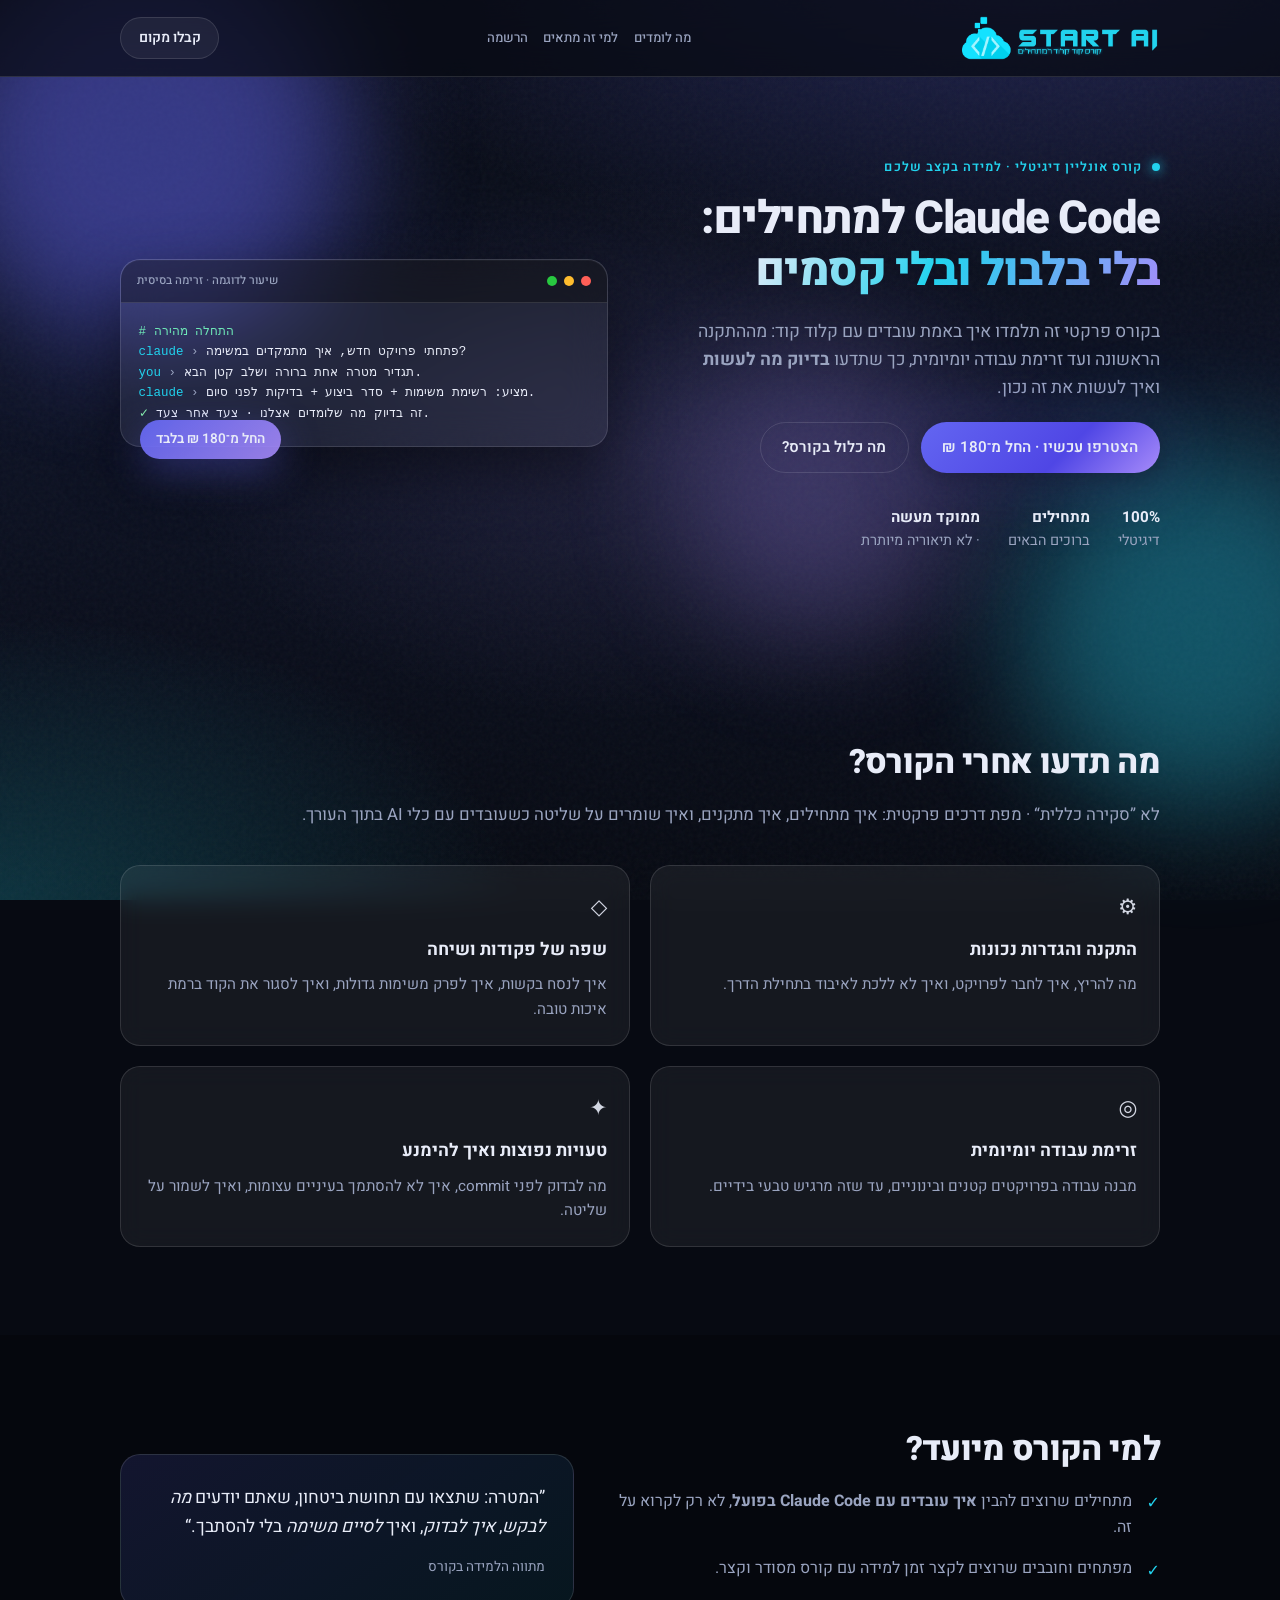
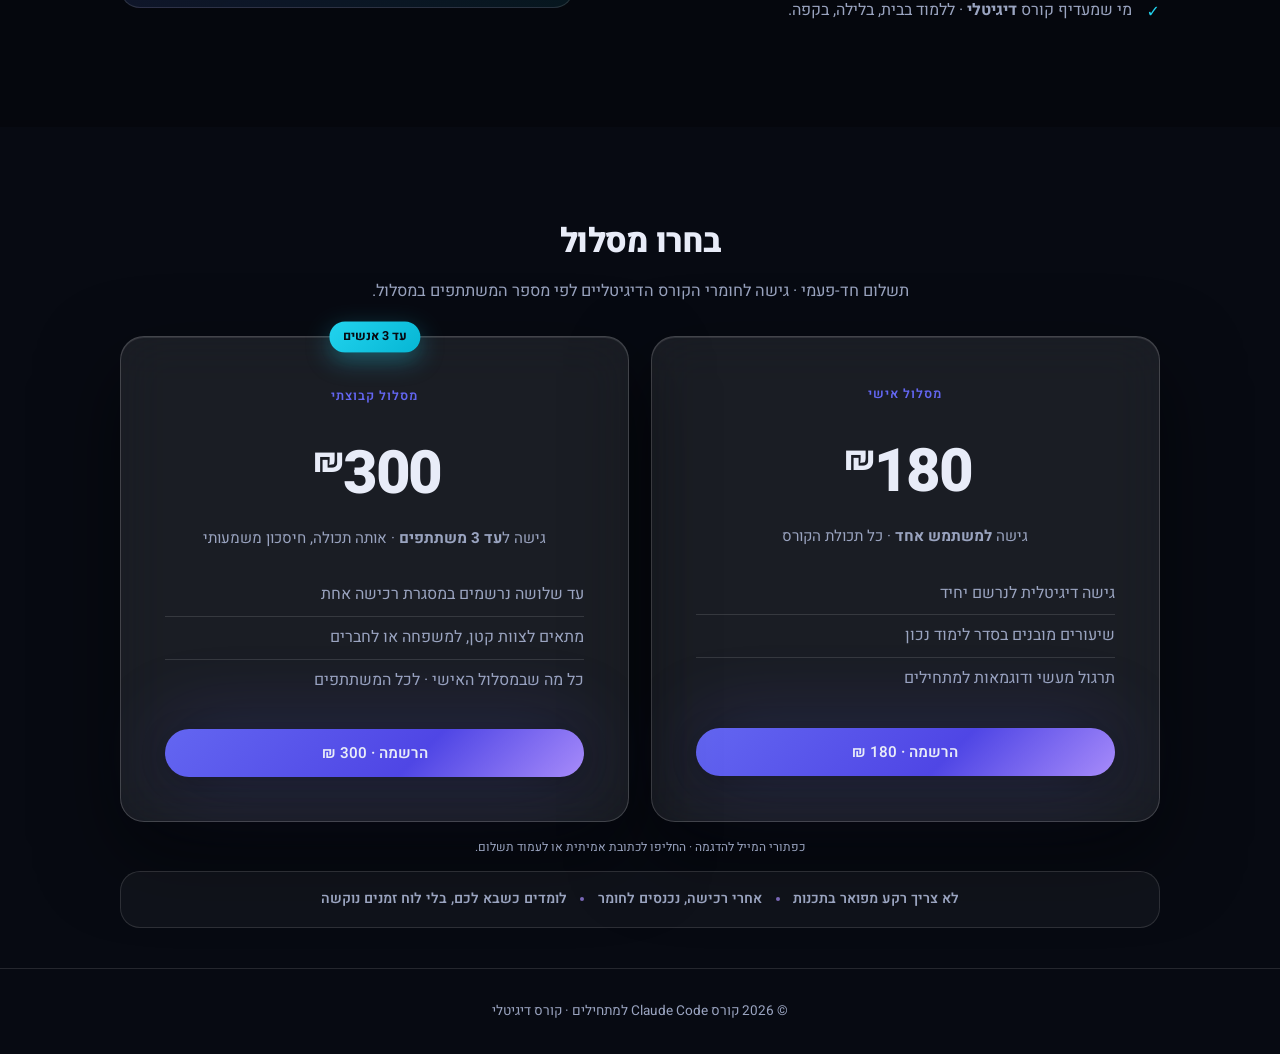
==== index.html @ 4a6d1017 "Add files via upload" ====
<!DOCTYPE html>
<html lang="he" dir="rtl">
<head>
  <meta charset="UTF-8" />
  <meta name="viewport" content="width=device-width, initial-scale=1.0" />
  <meta name="description" content="קורס אונליין פרקטי ללימוד Claude Code למתחילים. כל מה שצריך כדי להתחיל לעבוד בפועל, החל מ־180 ₪." />
  <title>קורס Claude Code למתחילים | קורס דיגיטלי</title>
  <link rel="preconnect" href="https://fonts.googleapis.com" />
  <link rel="preconnect" href="https://fonts.gstatic.com" crossorigin />
  <link href="https://fonts.googleapis.com/css2?family=Heebo:wght@400;500;600;700;800&display=swap" rel="stylesheet" />
  <link rel="stylesheet" href="styles.css" />
</head>
<body>
  <div class="noise" aria-hidden="true"></div>
  <div class="orb orb-a" aria-hidden="true"></div>
  <div class="orb orb-b" aria-hidden="true"></div>
  <div class="orb orb-c" aria-hidden="true"></div>

  <header class="site-header">
    <div class="layout-shell site-header__row">
      <a class="logo" href="#" aria-label="Claude Code IL, דף הבית">
        <img class="logo-img" src="LOGO/logo.png" width="200" height="48" alt="" decoding="async" />
      </a>
      <nav class="nav" aria-label="ניווט ראשי">
        <a href="#תוכן">מה לומדים</a>
        <a href="#למי">למי זה מתאים</a>
        <a href="#מחיר">הרשמה</a>
      </nav>
      <a class="btn btn-ghost header-cta" href="#מחיר">קבלו מקום</a>
    </div>
  </header>

  <main>
    <section class="hero">
      <div class="hero-grid">
        <div class="hero-copy">
          <p class="eyebrow reveal" data-reveal>
            <span class="pulse" aria-hidden="true"></span>
            קורס אונליין דיגיטלי · למידה בקצב שלכם
          </p>
          <h1 class="hero-title reveal" data-reveal>
            Claude Code למתחילים: <span class="gradient-text">בלי בלבול ובלי קסמים</span>
          </h1>
          <p class="hero-lead reveal" data-reveal>
            בקורס פרקטי זה תלמדו איך באמת עובדים עם קלוד קוד: מההתקנה הראשונה ועד זרימת עבודה יומיומית, כך שתדעו <strong>בדיוק מה לעשות</strong> ואיך לעשות את זה נכון.
          </p>
          <div class="hero-actions reveal" data-reveal>
            <a class="btn btn-primary" href="#מחיר">הצטרפו עכשיו · החל מ־180&nbsp;₪</a>
            <a class="btn btn-outline" href="#תוכן">מה כלול בקורס?</a>
          </div>
          <ul class="hero-stats reveal" data-reveal>
            <li><strong>100%</strong> דיגיטלי</li>
            <li><strong>מתחילים</strong> ברוכים הבאים</li>
            <li><strong>ממוקד מעשה</strong> · לא תיאוריה מיותרת</li>
          </ul>
        </div>
        <div class="hero-panel reveal" data-reveal aria-label="תצוגת הקורס">
          <div class="glass-card">
            <div class="terminal-header">
              <span class="dot red"></span>
              <span class="dot amber"></span>
              <span class="dot green"></span>
              <span class="terminal-title">שיעור לדוגמה · זרימה בסיסית</span>
            </div>
            <pre class="terminal-body"><code><span class="c1"># התחלה מהירה</span>
<span class="c2">claude</span> <span class="c3">›</span> פתחתי פרויקט חדש, איך מתמקדים במשימה?
<span class="c2">you</span> <span class="c3">›</span> תגדיר מטרה אחת ברורה ושלב קטן הבא.
<span class="c2">claude</span> <span class="c3">›</span> מציע: רשימת משימות + סדר ביצוע + בדיקות לפני סיום.
<span class="c4">✓</span> זה בדיוק מה שלומדים אצלנו · צעד אחר צעד.</code></pre>
          </div>
          <div class="badge-float">החל מ־180&nbsp;₪ בלבד</div>
        </div>
      </div>
    </section>

    <section id="תוכן" class="section">
      <h2 class="section-title reveal" data-reveal>מה תדעו אחרי הקורס?</h2>
      <p class="section-sub reveal" data-reveal>
        לא ”סקירה כללית“ · מפת דרכים פרקטית: איך מתחילים, איך מתקנים, ואיך שומרים על שליטה כשעובדים עם כלי AI בתוך העורך.
      </p>
      <div class="cards">
        <article class="feature-card reveal" data-reveal>
          <span class="feature-icon" aria-hidden="true">⚙</span>
          <h3>התקנה והגדרות נכונות</h3>
          <p>מה להריץ, איך לחבר לפרויקט, ואיך לא ללכת לאיבוד בתחילת הדרך.</p>
        </article>
        <article class="feature-card reveal" data-reveal>
          <span class="feature-icon" aria-hidden="true">◇</span>
          <h3>שפה של פקודות ושיחה</h3>
          <p>איך לנסח בקשות, איך לפרק משימות גדולות, ואיך לסגור את הקוד ברמת איכות טובה.</p>
        </article>
        <article class="feature-card reveal" data-reveal>
          <span class="feature-icon" aria-hidden="true">◎</span>
          <h3>זרימת עבודה יומיומית</h3>
          <p>מבנה עבודה בפרויקטים קטנים ובינוניים, עד שזה מרגיש טבעי בידיים.</p>
        </article>
        <article class="feature-card reveal" data-reveal>
          <span class="feature-icon" aria-hidden="true">✦</span>
          <h3>טעויות נפוצות ואיך להימנע</h3>
          <p>מה לבדוק לפני commit, איך לא להסתמך בעיניים עצומות, ואיך לשמור על שליטה.</p>
        </article>
      </div>
    </section>

    <section id="למי" class="section section-alt">
      <div class="split">
        <div class="split-copy">
          <h2 class="section-title reveal" data-reveal>למי הקורס מיועד?</h2>
          <ul class="checklist reveal" data-reveal>
            <li>מתחילים שרוצים להבין <strong>איך עובדים עם Claude Code בפועל</strong>, לא רק לקרוא על זה.</li>
            <li>מפתחים וחובבים שרוצים לקצר זמן למידה עם קורס מסודר וקצר.</li>
            <li>מי שמעדיף קורס <strong>דיגיטלי</strong> · ללמוד בבית, בלילה, בקפה.</li>
          </ul>
        </div>
        <div class="split-panel reveal" data-reveal>
          <blockquote class="quote-block">
            <p>”המטרה: שתצאו עם תחושת ביטחון, שאתם יודעים <em>מה לבקש</em>, <em>איך לבדוק</em>, ואיך <em>לסיים משימה</em> בלי להסתבך.“</p>
            <footer>מתווה הלמידה בקורס</footer>
          </blockquote>
        </div>
      </div>
    </section>

    <section id="מחיר" class="section pricing-section">
      <h2 class="pricing-heading reveal" data-reveal>בחרו מסלול</h2>
      <p class="pricing-intro reveal" data-reveal>תשלום חד-פעמי · גישה לחומרי הקורס הדיגיטליים לפי מספר המשתתפים במסלול.</p>
      <div class="pricing-grid">
        <div class="pricing-card glass-strong reveal" data-reveal>
          <p class="eyebrow dark">מסלול אישי</p>
          <h3 class="price"><span class="currency">₪</span>180</h3>
          <p class="price-note">גישה <strong>למשתמש אחד</strong> · כל תכולת הקורס</p>
          <ul class="pricing-features">
            <li>גישה דיגיטלית לנרשם יחיד</li>
            <li>שיעורים מובנים בסדר לימוד נכון</li>
            <li>תרגול מעשי ודוגמאות למתחילים</li>
          </ul>
          <a class="btn btn-primary btn-block" href="mailto:hello@example.com?subject=%D7%94%D7%A8%D7%A9%D7%9E%D7%94%20%D7%9C%D7%A7%D7%95%D7%A8%D7%A1%20-%20%D7%9E%D7%A1%D7%9C%D7%95%D7%9C%20%D7%90%D7%99%D7%A9%D7%99%20%28180%20%E2%82%AA%29">הרשמה · 180&nbsp;₪</a>
        </div>
        <div class="pricing-card glass-strong pricing-card-popular reveal" data-reveal>
          <span class="pricing-popular-badge">עד 3 אנשים</span>
          <p class="eyebrow dark">מסלול קבוצתי</p>
          <h3 class="price"><span class="currency">₪</span>300</h3>
          <p class="price-note">גישה ל<strong>עד 3 משתתפים</strong> · אותה תכולה, חיסכון משמעותי</p>
          <ul class="pricing-features">
            <li>עד שלושה נרשמים במסגרת רכישה אחת</li>
            <li>מתאים לצוות קטן, למשפחה או לחברים</li>
            <li>כל מה שבמסלול האישי · לכל המשתתפים</li>
          </ul>
          <a class="btn btn-primary btn-block" href="mailto:hello@example.com?subject=%D7%94%D7%A8%D7%A9%D7%9E%D7%94%20%D7%9C%D7%A7%D7%95%D7%A8%D7%A1%20-%20%D7%9E%D7%A1%D7%9C%D7%95%D7%9C%20%D7%A7%D7%91%D7%95%D7%A6%D7%AA%D7%99%20%28300%20%E2%82%AA%2C%20%D7%A2%D7%93%203%20%D7%90%D7%A0%D7%A9%D7%99%D7%9D%29">הרשמה · 300&nbsp;₪</a>
        </div>
      </div>
      <p class="fine-print reveal" data-reveal>כפתורי המייל להדגמה · החליפו לכתובת אמיתית או לעמוד תשלום.</p>
      <div class="trust-bar trust-bar-inline reveal" data-reveal>
        <span class="trust-item">לא צריך רקע מפואר בתכנות</span>
        <span class="trust-sep" aria-hidden="true"></span>
        <span class="trust-item">אחרי רכישה, נכנסים לחומר</span>
        <span class="trust-sep" aria-hidden="true"></span>
        <span class="trust-item">לומדים כשבא לכם, בלי לוח זמנים נוקשה</span>
      </div>
    </section>
  </main>

  <footer class="site-footer">
    <p>© <span id="year"></span> קורס Claude Code למתחילים · קורס דיגיטלי</p>
  </footer>

  <script src="script.js"></script>
</body>
</html>
---- styles.css ----
/* ============================================
   Claude Code Course · landing (RTL, Hebrew)
   ============================================ */

:root {
  --bg-deep: #070a12;
  --bg-mid: #0d1224;
  --text: #e8ecf8;
  --text-muted: #9aa4c0;
  --accent: #6366f1;
  --accent-2: #22d3ee;
  --accent-3: #a78bfa;
  --glass: rgba(255, 255, 255, 0.06);
  --glass-border: rgba(255, 255, 255, 0.12);
  --radius: 1.25rem;
  --font: "Heebo", system-ui, sans-serif;
  --shadow-glow: 0 0 80px rgba(99, 102, 241, 0.25);
  --layout-max: 1120px;
  --layout-pad-x: clamp(1rem, 4vw, 2.5rem);
}

*,
*::before,
*::after {
  box-sizing: border-box;
}

html {
  scroll-behavior: smooth;
}

body {
  margin: 0;
  font-family: var(--font);
  background: var(--bg-deep);
  color: var(--text);
  line-height: 1.6;
  min-height: 100vh;
  overflow-x: hidden;
}

/* Ambient background */
body::before {
  content: "";
  position: fixed;
  inset: 0;
  z-index: -2;
  background:
    radial-gradient(ellipse 120% 80% at 80% -10%, rgba(99, 102, 241, 0.35), transparent 50%),
    radial-gradient(ellipse 90% 70% at 0% 100%, rgba(34, 211, 238, 0.2), transparent 45%),
    radial-gradient(ellipse 60% 50% at 50% 50%, rgba(167, 139, 250, 0.12), transparent 60%),
    linear-gradient(180deg, var(--bg-deep) 0%, var(--bg-mid) 45%, var(--bg-deep) 100%);
}

.noise {
  position: fixed;
  inset: 0;
  z-index: -1;
  opacity: 0.04;
  pointer-events: none;
  background-image: url("data:image/svg+xml,%3Csvg viewBox='0 0 256 256' xmlns='http://www.w3.org/2000/svg'%3E%3Cfilter id='n'%3E%3CfeTurbulence type='fractalNoise' baseFrequency='0.85' numOctaves='4' stitchTiles='stitch'/%3E%3C/filter%3E%3Crect width='100%25' height='100%25' filter='url(%23n)'/%3E%3C/svg%3E");
}

.orb {
  position: fixed;
  border-radius: 50%;
  filter: blur(60px);
  opacity: 0.5;
  pointer-events: none;
  z-index: -1;
  animation: float 18s ease-in-out infinite;
}

.orb-a {
  width: min(420px, 60vw);
  height: min(420px, 60vw);
  background: var(--accent);
  top: -8%;
  left: -5%;
  animation-delay: 0s;
}

.orb-b {
  width: min(360px, 50vw);
  height: min(360px, 50vw);
  background: var(--accent-2);
  bottom: 10%;
  right: -8%;
  animation-delay: -6s;
  opacity: 0.35;
}

.orb-c {
  width: min(280px, 40vw);
  height: min(280px, 40vw);
  background: var(--accent-3);
  top: 40%;
  right: 25%;
  animation-delay: -12s;
  opacity: 0.25;
}

@keyframes float {
  0%,
  100% {
    transform: translate(0, 0) scale(1);
  }
  33% {
    transform: translate(4%, 3%) scale(1.05);
  }
  66% {
    transform: translate(-3%, 5%) scale(0.98);
  }
}

/* Layout shell — רוחב אחיד לכל הבלוקים */
.layout-shell {
  width: 100%;
  max-width: var(--layout-max);
  margin-left: auto;
  margin-right: auto;
  padding-left: var(--layout-pad-x);
  padding-right: var(--layout-pad-x);
  box-sizing: border-box;
}

/* Header */
.site-header {
  position: sticky;
  top: 0;
  z-index: 100;
  background: rgba(7, 10, 18, 0.72);
  backdrop-filter: blur(16px);
  border-bottom: 1px solid var(--glass-border);
}

.site-header__row {
  display: flex;
  align-items: center;
  justify-content: space-between;
  gap: 1rem;
  padding-top: 1rem;
  padding-bottom: 1rem;
}

.logo {
  display: inline-flex;
  align-items: center;
  text-decoration: none;
  line-height: 0;
}

.logo-img {
  height: 40px;
  width: auto;
  max-width: min(200px, 42vw);
  object-fit: contain;
  display: block;
}

@media (min-width: 768px) {
  .logo-img {
    height: 44px;
    max-width: 220px;
  }
}

.nav {
  display: none;
  gap: clamp(0.65rem, 1.2vw, 1.15rem);
}

.nav a {
  color: var(--text-muted);
  text-decoration: none;
  font-weight: 500;
  font-size: 0.82rem;
  transition: color 0.2s;
  white-space: nowrap;
}

.nav a:hover {
  color: var(--text);
}

@media (min-width: 768px) {
  .nav {
    display: flex;
  }
}

.header-cta {
  display: none;
}

@media (min-width: 768px) {
  .header-cta {
    display: inline-flex;
  }
}

/* Buttons */
.btn {
  display: inline-flex;
  align-items: center;
  justify-content: center;
  gap: 0.5rem;
  padding: 0.75rem 1.35rem;
  border-radius: 999px;
  font-family: inherit;
  font-weight: 600;
  font-size: 0.95rem;
  text-decoration: none;
  border: none;
  cursor: pointer;
  transition: transform 0.2s, box-shadow 0.2s, background 0.2s;
}

.btn-primary {
  background: linear-gradient(135deg, var(--accent), #4f46e5 60%, var(--accent-3));
  color: var(--text);
  box-shadow: var(--shadow-glow), 0 4px 24px rgba(0, 0, 0, 0.3);
}

.btn-primary:hover {
  transform: translateY(-2px);
  box-shadow: 0 0 100px rgba(99, 102, 241, 0.35), 0 8px 32px rgba(0, 0, 0, 0.35);
}

.btn-outline {
  background: transparent;
  color: var(--text);
  border: 1px solid var(--glass-border);
}

.btn-outline:hover {
  background: var(--glass);
  border-color: rgba(255, 255, 255, 0.2);
}

.btn-ghost {
  background: var(--glass);
  color: var(--text);
  border: 1px solid var(--glass-border);
  padding: 0.55rem 1.1rem;
  font-size: 0.875rem;
}

.btn-block {
  width: 100%;
}

/* Hero */
.hero {
  padding: clamp(2rem, 6vw, 5rem) var(--layout-pad-x) clamp(3rem, 8vw, 6rem);
  max-width: var(--layout-max);
  margin: 0 auto;
  box-sizing: border-box;
}

.hero-grid {
  max-width: none;
  margin: 0;
  display: grid;
  gap: clamp(2.5rem, 5vw, 4rem);
  align-items: center;
}

@media (min-width: 960px) {
  .hero-grid {
    grid-template-columns: 1fr 1fr;
  }
}

.eyebrow {
  display: inline-flex;
  align-items: center;
  gap: 0.6rem;
  font-size: 0.8rem;
  font-weight: 600;
  text-transform: uppercase;
  letter-spacing: 0.08em;
  color: var(--accent-2);
  margin: 0 0 1rem;
}

.eyebrow.dark {
  color: var(--accent);
}

.pulse {
  width: 8px;
  height: 8px;
  border-radius: 50%;
  background: var(--accent-2);
  box-shadow: 0 0 12px var(--accent-2);
  animation: pulse 2s ease-in-out infinite;
}

@keyframes pulse {
  0%,
  100% {
    opacity: 1;
    transform: scale(1);
  }
  50% {
    opacity: 0.6;
    transform: scale(1.15);
  }
}

.hero-title {
  font-size: clamp(2rem, 5vw, 2.85rem);
  font-weight: 800;
  line-height: 1.15;
  letter-spacing: -0.03em;
  margin: 0 0 1.25rem;
}

.gradient-text {
  background: linear-gradient(120deg, var(--text), var(--accent-2) 45%, var(--accent-3));
  -webkit-background-clip: text;
  background-clip: text;
  color: transparent;
}

.hero-lead {
  font-size: 1.1rem;
  color: var(--text-muted);
  max-width: none;
  margin: 0 0 1.25rem;
}

.hero-bullets {
  list-style: none;
  padding: 0;
  margin: 0 0 1.25rem;
  max-width: 48ch;
}

.hero-bullets li {
  position: relative;
  padding-right: 1.2rem;
  margin-bottom: 0.55rem;
  font-size: 0.98rem;
  color: var(--text);
  line-height: 1.5;
}

.hero-bullets li::before {
  content: "";
  position: absolute;
  right: 0;
  top: 0.55rem;
  width: 6px;
  height: 6px;
  border-radius: 50%;
  background: linear-gradient(135deg, var(--accent-2), var(--accent-3));
  box-shadow: 0 0 10px rgba(34, 211, 238, 0.5);
}

.hero-price-line {
  font-size: 1rem;
  color: var(--text-muted);
  margin: 0 0 1.5rem;
  max-width: 48ch;
}

.hero-price-line strong {
  color: var(--text);
  font-weight: 700;
}

.hero-actions {
  display: flex;
  flex-wrap: wrap;
  gap: 0.75rem;
  margin-bottom: 2rem;
}

.hero-stats {
  list-style: none;
  padding: 0;
  margin: 0;
  display: flex;
  flex-wrap: wrap;
  gap: 1rem 1.75rem;
  font-size: 0.9rem;
  color: var(--text-muted);
}

.hero-stats strong {
  color: var(--text);
  display: block;
  font-size: 0.95rem;
}

/* Terminal / glass panel */
.hero-panel {
  position: relative;
}

.glass-card {
  background: var(--glass);
  border: 1px solid var(--glass-border);
  border-radius: var(--radius);
  overflow: hidden;
  backdrop-filter: blur(20px);
  box-shadow: 0 24px 64px rgba(0, 0, 0, 0.45), inset 0 1px 0 rgba(255, 255, 255, 0.06);
}

.terminal-header {
  display: flex;
  align-items: center;
  gap: 0.45rem;
  padding: 0.75rem 1rem;
  background: rgba(0, 0, 0, 0.35);
  border-bottom: 1px solid var(--glass-border);
}

.dot {
  width: 10px;
  height: 10px;
  border-radius: 50%;
}

.dot.red {
  background: #ff5f57;
}
.dot.amber {
  background: #febc2e;
}
.dot.green {
  background: #28c840;
}

.terminal-title {
  margin-right: auto;
  font-size: 0.72rem;
  color: var(--text-muted);
  font-weight: 500;
}

.terminal-body {
  margin: 0;
  padding: 1.15rem 1.1rem 1.35rem;
  font-size: 0.78rem;
  line-height: 1.65;
  direction: ltr;
  text-align: left;
  overflow-x: auto;
  font-family: ui-monospace, "Cascadia Code", "Consolas", monospace;
}

.terminal-body .c1 {
  color: #6ee7b7;
}
.terminal-body .c2 {
  color: var(--accent-2);
}
.terminal-body .c3 {
  color: var(--text-muted);
}
.terminal-body .c4 {
  color: #86efac;
}

.badge-float {
  position: absolute;
  bottom: -0.75rem;
  left: 1.25rem;
  background: linear-gradient(135deg, rgba(99, 102, 241, 0.95), rgba(167, 139, 250, 0.9));
  color: var(--text);
  padding: 0.55rem 1rem;
  border-radius: 999px;
  font-size: 0.85rem;
  font-weight: 600;
  box-shadow: 0 12px 40px rgba(99, 102, 241, 0.4);
  animation: badgebob 4s ease-in-out infinite;
}

@keyframes badgebob {
  0%,
  100% {
    transform: translateY(0);
  }
  50% {
    transform: translateY(-6px);
  }
}

/* Sections */
.section {
  padding: clamp(3rem, 8vw, 5.5rem) var(--layout-pad-x);
  max-width: var(--layout-max);
  margin: 0 auto;
  box-sizing: border-box;
}

.section.section-alt {
  max-width: none;
  padding: 0;
  margin: 0;
}

.section-title {
  font-size: clamp(1.65rem, 3.5vw, 2.1rem);
  font-weight: 800;
  margin: 0 0 0.75rem;
  letter-spacing: -0.02em;
}

.section-sub {
  color: var(--text-muted);
  max-width: none;
  margin: 0 0 2.25rem;
  font-size: 1.05rem;
}

.section-narrow {
  max-width: var(--layout-max);
}

.section-kicker {
  margin: 2rem 0 0;
  font-size: 1.05rem;
  font-weight: 600;
  color: var(--accent-2);
  max-width: none;
  line-height: 1.55;
}

.section-inner {
  max-width: var(--layout-max);
  margin: 0 auto;
  padding-left: var(--layout-pad-x);
  padding-right: var(--layout-pad-x);
  box-sizing: border-box;
}

.why-grid {
  display: grid;
  gap: 1.25rem;
}

@media (min-width: 768px) {
  .why-grid {
    grid-template-columns: 1fr 1fr;
    align-items: stretch;
  }
}

.glass-card.soft {
  padding: 1.5rem 1.35rem;
}

.glass-card.accent-border {
  border-color: rgba(34, 211, 238, 0.32);
  box-shadow: 0 16px 48px rgba(0, 0, 0, 0.35), inset 0 1px 0 rgba(255, 255, 255, 0.06);
}

.why-label {
  margin: 0 0 0.65rem;
  font-size: 0.8rem;
  font-weight: 700;
  text-transform: uppercase;
  letter-spacing: 0.06em;
  color: var(--accent-2);
}

.why-problem p,
.why-solution p {
  margin: 0;
  color: var(--text-muted);
  font-size: 0.98rem;
  line-height: 1.6;
}

.tight-list {
  list-style: none;
  padding: 0;
  margin: 0;
}

.tight-list li {
  position: relative;
  padding-right: 1rem;
  margin-bottom: 0.65rem;
  font-size: 0.95rem;
  color: var(--text-muted);
  line-height: 1.5;
}

.tight-list li:last-child {
  margin-bottom: 0;
}

.deliver-list {
  list-style: none;
  padding: 0;
  margin: 0;
  display: grid;
  gap: 0.85rem;
}

@media (min-width: 720px) {
  .deliver-list {
    grid-template-columns: repeat(2, 1fr);
    gap: 1rem 1.5rem;
  }
}

.deliver-list li {
  display: flex;
  align-items: flex-start;
  gap: 0.85rem;
  padding: 1rem 1.1rem;
  border-radius: var(--radius);
  background: var(--glass);
  border: 1px solid var(--glass-border);
  font-size: 0.98rem;
  color: var(--text);
  line-height: 1.45;
}

.deliver-marker {
  flex-shrink: 0;
  width: 8px;
  height: 8px;
  margin-top: 0.45rem;
  border-radius: 50%;
  background: var(--accent-2);
  box-shadow: 0 0 12px rgba(34, 211, 238, 0.45);
}

.cards-tight {
  display: grid;
  gap: 1.25rem;
}

@media (min-width: 640px) {
  .cards-tight {
    grid-template-columns: repeat(2, 1fr);
  }
}

@media (min-width: 960px) {
  .cards-tight {
    grid-template-columns: repeat(3, 1fr);
  }
}

@media (min-width: 1140px) {
  .cards-tight {
    grid-template-columns: repeat(5, 1fr);
  }
}

.example-compare {
  display: grid;
  gap: 1rem;
}

@media (min-width: 720px) {
  .example-compare {
    grid-template-columns: 1fr 1fr;
  }
}

.example-col {
  padding: 1.5rem 1.35rem;
  border-radius: var(--radius);
  border: 1px solid var(--glass-border);
}

.example-col-muted {
  background: rgba(0, 0, 0, 0.2);
}

.example-col-highlight {
  background: linear-gradient(145deg, rgba(99, 102, 241, 0.18), rgba(34, 211, 238, 0.1));
  border-color: rgba(34, 211, 238, 0.35);
}

.example-heading {
  margin: 0 0 0.65rem;
  font-size: 1rem;
  font-weight: 700;
}

.example-col p {
  margin: 0;
  color: var(--text-muted);
  font-size: 0.95rem;
  line-height: 1.6;
}

.trust-bar {
  display: flex;
  flex-wrap: wrap;
  align-items: center;
  justify-content: center;
  gap: 0.5rem 0.85rem;
  margin-top: 2rem;
  padding: 1rem 1.25rem;
  border-radius: var(--radius);
  background: rgba(255, 255, 255, 0.04);
  border: 1px solid var(--glass-border);
  width: 100%;
  max-width: none;
  margin-left: auto;
  margin-right: auto;
  box-sizing: border-box;
}

.trust-bar-inline {
  margin-top: 0.85rem;
  margin-bottom: 0;
  max-width: 100%;
}

.trust-item {
  font-size: 0.88rem;
  font-weight: 600;
  color: var(--text-muted);
}

.trust-sep {
  width: 4px;
  height: 4px;
  border-radius: 50%;
  background: var(--accent-3);
  opacity: 0.7;
}

@media (max-width: 540px) {
  .trust-sep {
    display: none;
  }

  .trust-bar {
    flex-direction: column;
    text-align: center;
  }
}

.section-alt {
  background: rgba(0, 0, 0, 0.25);
  border-y: 1px solid var(--glass-border);
}

.section-alt .split {
  max-width: var(--layout-max);
  margin: 0 auto;
  padding: clamp(3rem, 8vw, 5.5rem) var(--layout-pad-x);
  box-sizing: border-box;
}

.cards {
  display: grid;
  gap: 1.25rem;
}

@media (min-width: 640px) {
  .cards {
    grid-template-columns: repeat(2, 1fr);
  }
}

.feature-card {
  padding: 1.5rem 1.35rem;
  border-radius: var(--radius);
  background: var(--glass);
  border: 1px solid var(--glass-border);
  backdrop-filter: blur(12px);
  transition: transform 0.25s, border-color 0.25s;
}

.feature-card:hover {
  transform: translateY(-4px);
  border-color: rgba(34, 211, 238, 0.35);
}

.feature-icon {
  display: block;
  font-size: 1.35rem;
  margin-bottom: 0.75rem;
  opacity: 0.9;
}

.feature-card h3 {
  margin: 0 0 0.5rem;
  font-size: 1.1rem;
  font-weight: 700;
}

.feature-card p {
  margin: 0;
  color: var(--text-muted);
  font-size: 0.95rem;
}

.split {
  display: grid;
  gap: 2rem;
  align-items: center;
}

@media (min-width: 880px) {
  .split {
    grid-template-columns: 1.1fr 0.9fr;
  }
}

.checklist {
  list-style: none;
  padding: 0;
  margin: 0;
}

.checklist li {
  position: relative;
  padding-right: 1.75rem;
  margin-bottom: 1rem;
  color: var(--text-muted);
}

.checklist li::before {
  content: "✓";
  position: absolute;
  right: 0;
  top: 0.15rem;
  color: var(--accent-2);
  font-weight: 700;
}

.quote-block {
  margin: 0;
  padding: 1.75rem;
  border-radius: var(--radius);
  background: linear-gradient(145deg, rgba(99, 102, 241, 0.15), rgba(34, 211, 238, 0.08));
  border: 1px solid var(--glass-border);
}

.quote-block p {
  margin: 0 0 1rem;
  font-size: 1.1rem;
  line-height: 1.65;
}

.quote-block footer {
  font-size: 0.85rem;
  color: var(--text-muted);
}

/* Pricing */
.pricing-section {
  max-width: var(--layout-max);
  margin: 0 auto;
  text-align: center;
}

.section.pricing-section {
  padding-bottom: clamp(1.5rem, 4vw, 2.5rem);
}

.pricing-heading {
  font-size: clamp(1.65rem, 3.5vw, 2.1rem);
  font-weight: 800;
  margin: 0 0 0.6rem;
  letter-spacing: -0.02em;
}

.pricing-intro {
  color: var(--text-muted);
  max-width: none;
  margin: 0 auto 2rem;
  font-size: 1.02rem;
  line-height: 1.55;
}

.pricing-grid {
  display: grid;
  gap: 1.5rem;
  align-items: stretch;
  margin-top: 0.75rem;
}

@media (min-width: 768px) {
  .pricing-grid {
    grid-template-columns: repeat(2, 1fr);
    gap: 1.35rem;
  }
}

.pricing-card {
  width: 100%;
  padding: clamp(2rem, 5vw, 2.75rem);
  border-radius: calc(var(--radius) + 4px);
  text-align: center;
  position: relative;
}

.pricing-card-popular {
  padding-top: clamp(2.35rem, 5vw, 2.85rem);
  border-color: rgba(34, 211, 238, 0.42);
  box-shadow:
    0 32px 80px rgba(0, 0, 0, 0.5),
    inset 0 1px 0 rgba(255, 255, 255, 0.1),
    0 0 0 1px rgba(34, 211, 238, 0.12);
}

.pricing-popular-badge {
  position: absolute;
  top: 0;
  left: 50%;
  transform: translate(-50%, -50%);
  background: linear-gradient(135deg, var(--accent-2), #06b6d4);
  color: var(--bg-deep);
  font-size: 0.78rem;
  font-weight: 700;
  padding: 0.35rem 0.85rem;
  border-radius: 999px;
  white-space: nowrap;
  box-shadow: 0 8px 24px rgba(34, 211, 238, 0.35);
}

.glass-strong {
  background: rgba(255, 255, 255, 0.08);
  border: 1px solid rgba(255, 255, 255, 0.18);
  backdrop-filter: blur(24px);
  box-shadow: 0 32px 80px rgba(0, 0, 0, 0.5), inset 0 1px 0 rgba(255, 255, 255, 0.1);
}

.price {
  font-size: clamp(3rem, 10vw, 3.75rem);
  font-weight: 800;
  margin: 0.25rem 0;
  letter-spacing: -0.04em;
}

.currency {
  font-size: 0.55em;
  vertical-align: super;
  margin-left: 0.15em;
}

.price-note {
  color: var(--text-muted);
  margin: 0 0 1.5rem;
  font-size: 0.95rem;
}

.pricing-features {
  list-style: none;
  padding: 0;
  margin: 0 0 1.75rem;
  text-align: right;
}

.pricing-features li {
  padding: 0.5rem 0;
  border-bottom: 1px solid var(--glass-border);
  color: var(--text-muted);
}

.pricing-features li:last-child {
  border-bottom: none;
}

.fine-print {
  margin: 1rem auto 0;
  max-width: none;
  font-size: 0.75rem;
  color: var(--text-muted);
  opacity: 0.85;
}

/* Footer */
.site-footer {
  padding: 2rem var(--layout-pad-x);
  text-align: center;
  color: var(--text-muted);
  font-size: 0.85rem;
  border-top: 1px solid var(--glass-border);
}

.site-footer p {
  max-width: var(--layout-max);
  margin: 0 auto;
}

/* Reveal on scroll */
.reveal {
  opacity: 0;
  transform: translateY(22px);
  transition: opacity 0.65s ease, transform 0.65s ease;
}

.reveal.is-visible {
  opacity: 1;
  transform: translateY(0);
}

/* Respect reduced motion */
@media (prefers-reduced-motion: reduce) {
  html {
    scroll-behavior: auto;
  }

  .orb,
  .badge-float,
  .pulse {
    animation: none;
  }

  .reveal {
    opacity: 1;
    transform: none;
    transition: none;
  }

  .btn-primary:hover,
  .feature-card:hover {
    transform: none;
  }
}
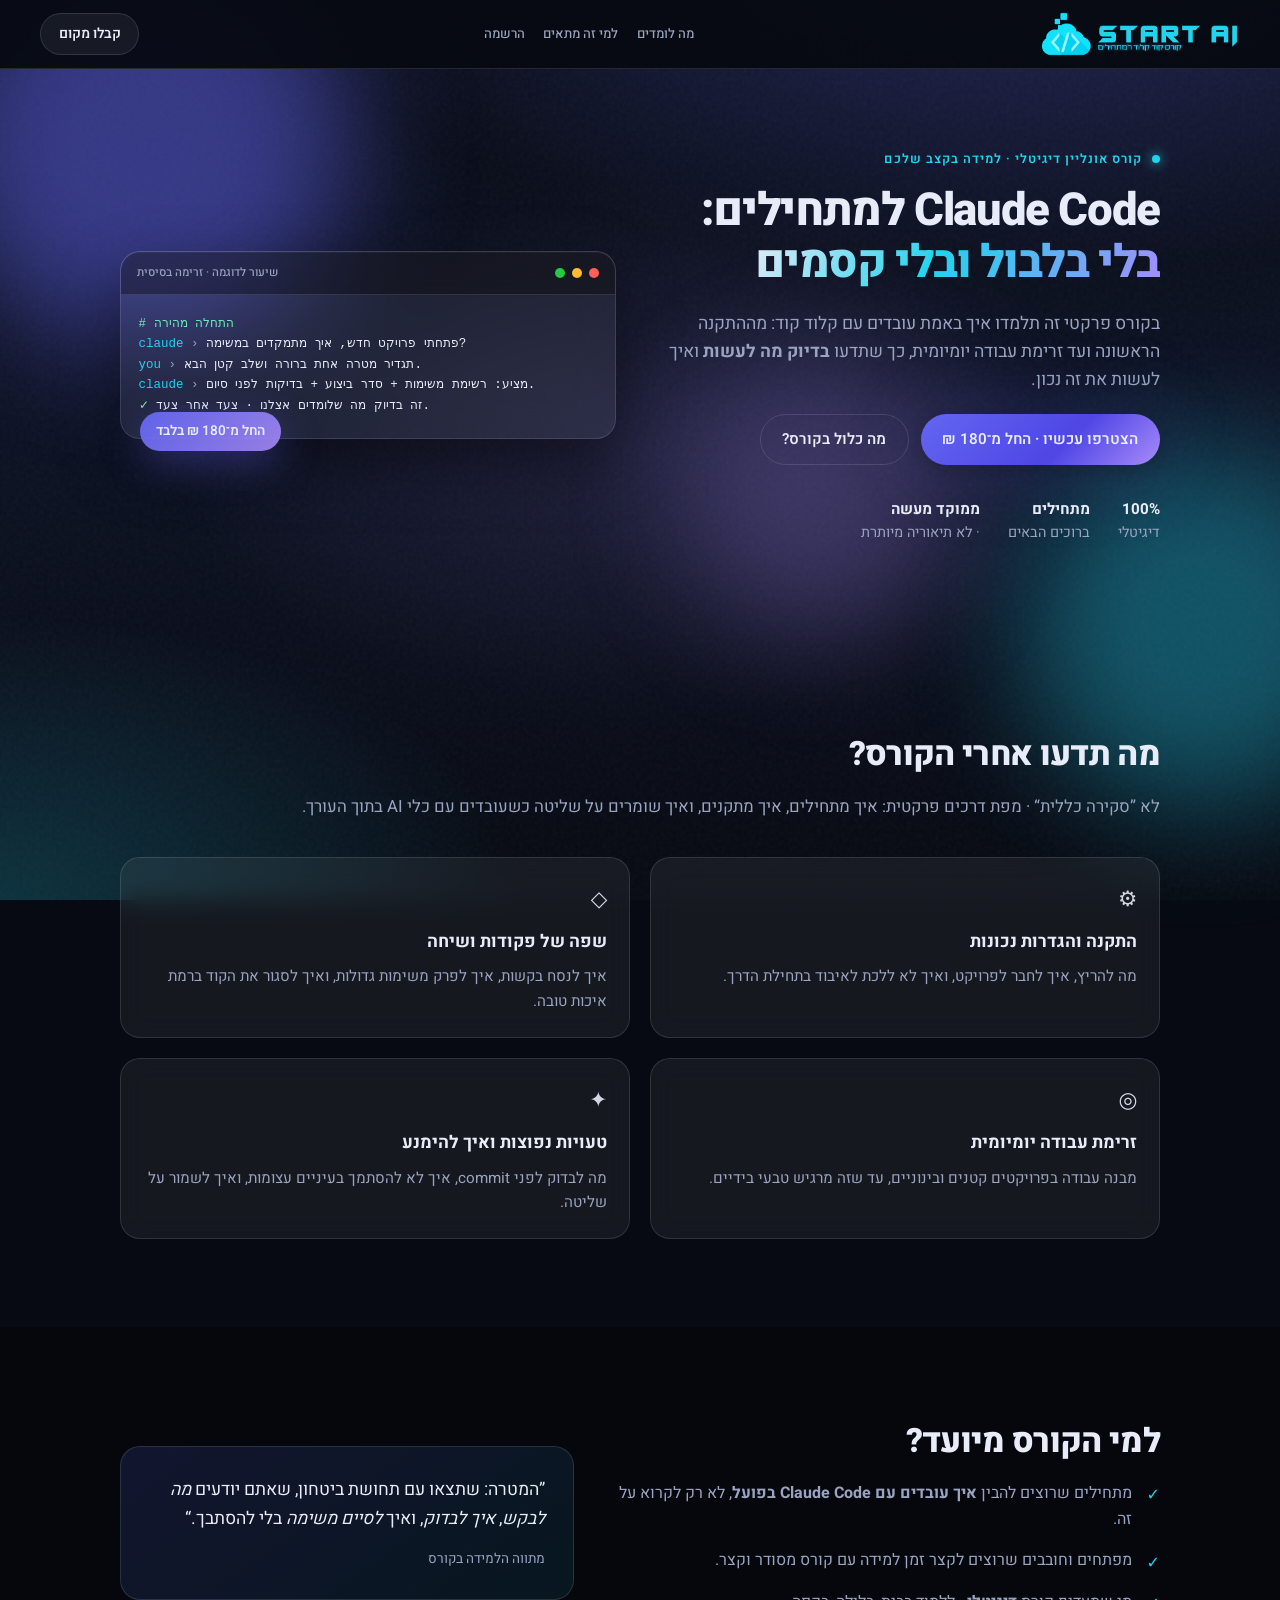
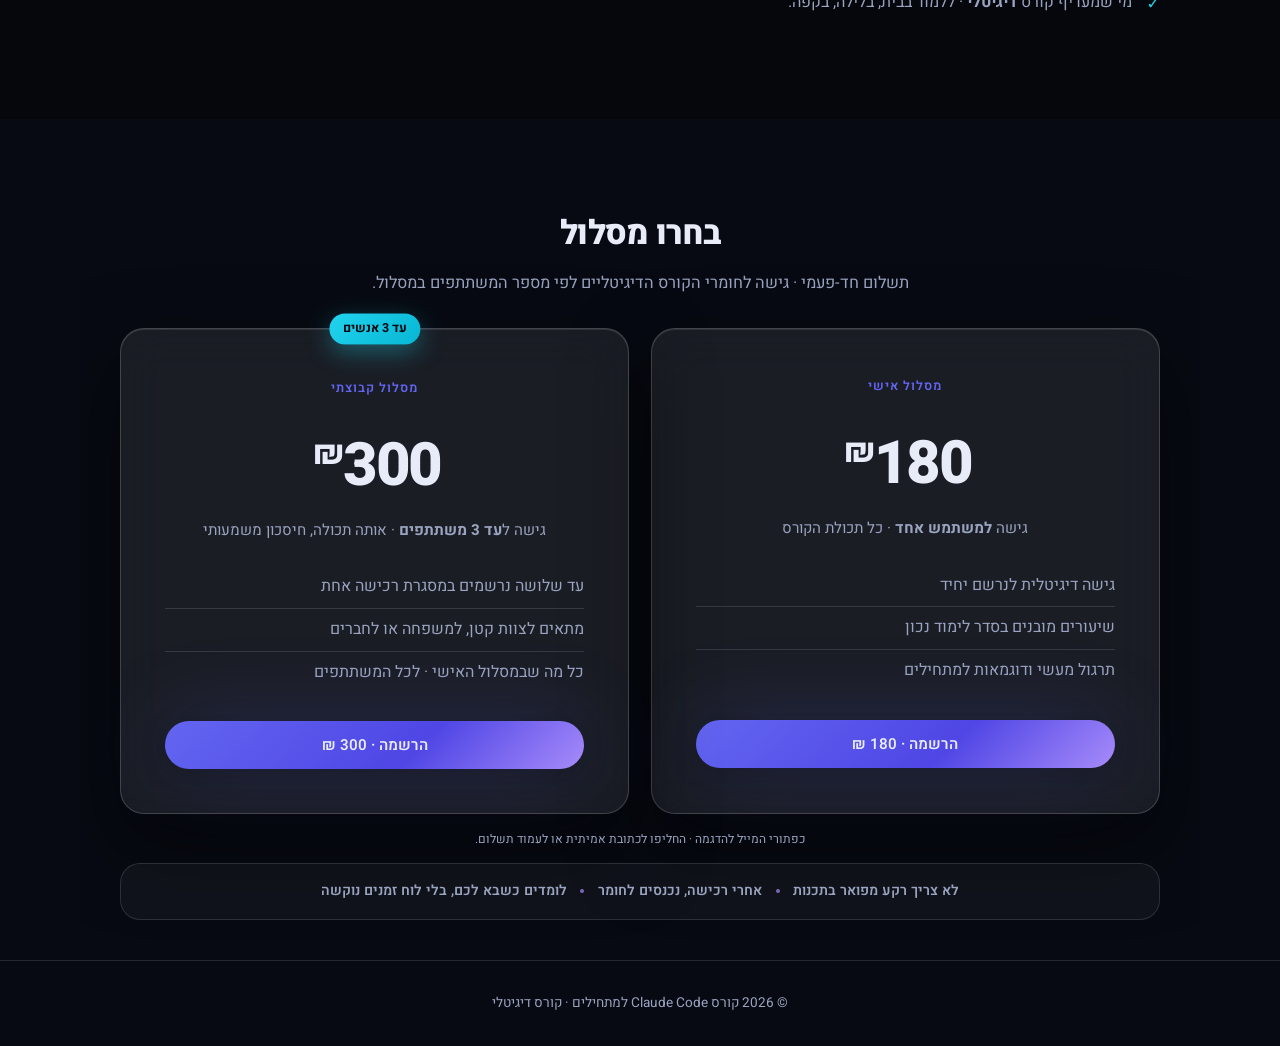
==== commit d38b78d4: "Add files via upload" ====
--- a/index.html
+++ b/index.html
@@ -2,7 +2,7 @@
 <html lang="he" dir="rtl">
 <head>
   <meta charset="UTF-8" />
-  <meta name="viewport" content="width=device-width, initial-scale=1.0" />
+  <meta name="viewport" content="width=device-width, initial-scale=1.0, viewport-fit=cover" />
   <meta name="description" content="קורס אונליין פרקטי ללימוד Claude Code למתחילים. כל מה שצריך כדי להתחיל לעבוד בפועל, החל מ־180 ₪." />
   <title>קורס Claude Code למתחילים | קורס דיגיטלי</title>
   <link rel="preconnect" href="https://fonts.googleapis.com" />
@@ -21,12 +21,27 @@
       <a class="logo" href="#" aria-label="Claude Code IL, דף הבית">
         <img class="logo-img" src="LOGO/logo.png" width="200" height="48" alt="" decoding="async" />
       </a>
-      <nav class="nav" aria-label="ניווט ראשי">
+      <nav class="nav" id="site-nav" aria-label="ניווט ראשי">
         <a href="#תוכן">מה לומדים</a>
         <a href="#למי">למי זה מתאים</a>
         <a href="#מחיר">הרשמה</a>
+        <a class="btn btn-ghost nav-mobile-cta" href="#מחיר">קבלו מקום</a>
       </nav>
       <a class="btn btn-ghost header-cta" href="#מחיר">קבלו מקום</a>
+      <button
+        type="button"
+        class="nav-toggle"
+        id="nav-toggle"
+        aria-expanded="false"
+        aria-controls="site-nav"
+        aria-label="פתיחה וסגירה של התפריט"
+      >
+        <span class="nav-toggle-box" aria-hidden="true">
+          <span class="nav-toggle-bar"></span>
+          <span class="nav-toggle-bar"></span>
+          <span class="nav-toggle-bar"></span>
+        </span>
+      </button>
     </div>
   </header>
 
--- a/styles.css
+++ b/styles.css
@@ -17,6 +17,8 @@
   --shadow-glow: 0 0 80px rgba(99, 102, 241, 0.25);
   --layout-max: 1120px;
   --layout-pad-x: clamp(1rem, 4vw, 2.5rem);
+  --header-stack: 4.25rem;
+  --touch-min: 44px;
 }
 
 *,
@@ -27,6 +29,10 @@
 
 html {
   scroll-behavior: smooth;
+  -webkit-text-size-adjust: 100%;
+  text-size-adjust: 100%;
+  overflow-x: hidden;
+  max-width: 100%;
 }
 
 body {
@@ -36,7 +42,19 @@
   color: var(--text);
   line-height: 1.6;
   min-height: 100vh;
+  min-height: 100dvh;
   overflow-x: hidden;
+  max-width: 100%;
+}
+
+main {
+  max-width: 100%;
+  overflow-x: hidden;
+}
+
+body.nav-open {
+  overflow: hidden;
+  touch-action: none;
 }
 
 /* Ambient background */
@@ -117,10 +135,11 @@
 .layout-shell {
   width: 100%;
   max-width: var(--layout-max);
+  min-width: 0;
   margin-left: auto;
   margin-right: auto;
-  padding-left: var(--layout-pad-x);
-  padding-right: var(--layout-pad-x);
+  padding-left: max(var(--layout-pad-x), env(safe-area-inset-left, 0px));
+  padding-right: max(var(--layout-pad-x), env(safe-area-inset-right, 0px));
   box-sizing: border-box;
 }
 
@@ -129,8 +148,11 @@
   position: sticky;
   top: 0;
   z-index: 100;
-  background: rgba(7, 10, 18, 0.72);
-  backdrop-filter: blur(16px);
+  width: 100%;
+  max-width: 100%;
+  overflow-x: hidden;
+  /* בלי backdrop-filter: אחרת בדפדפנים רבים התפריט position:fixed נמדד מול ה-header ונדחס לרוחב/גובה שלו */
+  background: rgba(7, 10, 18, 0.94);
   border-bottom: 1px solid var(--glass-border);
 }
 
@@ -138,9 +160,65 @@
   display: flex;
   align-items: center;
   justify-content: space-between;
-  gap: 1rem;
-  padding-top: 1rem;
-  padding-bottom: 1rem;
+  gap: 0.75rem;
+  max-width: 100%;
+  min-width: 0;
+  padding-top: max(0.75rem, env(safe-area-inset-top));
+  padding-bottom: 0.75rem;
+}
+
+.nav-toggle {
+  display: none;
+  align-items: center;
+  justify-content: center;
+  flex-shrink: 0;
+  min-width: var(--touch-min);
+  min-height: var(--touch-min);
+  margin: 0;
+  padding: 0;
+  border: none;
+  border-radius: var(--radius);
+  background: var(--glass);
+  color: var(--text);
+  cursor: pointer;
+  -webkit-tap-highlight-color: transparent;
+}
+
+.nav-toggle:hover {
+  background: rgba(255, 255, 255, 0.1);
+}
+
+.nav-toggle-box {
+  display: flex;
+  flex-direction: column;
+  justify-content: center;
+  gap: 5px;
+  width: 22px;
+}
+
+.nav-toggle-bar {
+  display: block;
+  height: 2px;
+  width: 100%;
+  border-radius: 1px;
+  background: var(--text);
+  transition: transform 0.2s ease, opacity 0.2s ease;
+}
+
+body.nav-open .nav-toggle-bar:nth-child(1) {
+  transform: translateY(7px) rotate(45deg);
+}
+
+body.nav-open .nav-toggle-bar:nth-child(2) {
+  opacity: 0;
+}
+
+body.nav-open .nav-toggle-bar:nth-child(3) {
+  transform: translateY(-7px) rotate(-45deg);
+}
+
+.nav-mobile-cta {
+  display: none;
 }
 
 .logo {
@@ -148,12 +226,14 @@
   align-items: center;
   text-decoration: none;
   line-height: 0;
+  min-width: 0;
+  flex: 0 1 auto;
 }
 
 .logo-img {
   height: 40px;
   width: auto;
-  max-width: min(200px, 42vw);
+  max-width: min(170px, 52vw, 100%);
   object-fit: contain;
   display: block;
 }
@@ -186,6 +266,100 @@
 @media (min-width: 768px) {
   .nav {
     display: flex;
+    align-items: center;
+    flex-wrap: wrap;
+    gap: clamp(0.5rem, 1.5vw, 1.15rem);
+  }
+
+  .nav-mobile-cta {
+    display: none !important;
+  }
+}
+
+@media (min-width: 768px) and (max-width: 1023px) {
+  .nav a {
+    font-size: 0.8rem;
+  }
+}
+
+@media (max-width: 767px) {
+  .nav-toggle {
+    display: inline-flex;
+  }
+
+  .header-cta {
+    display: none !important;
+  }
+
+  .hero-actions .btn {
+    max-width: 100%;
+    white-space: normal;
+    text-align: center;
+    line-height: 1.35;
+  }
+
+  .site-header__row {
+    flex-wrap: nowrap;
+    min-height: var(--header-stack);
+  }
+
+  .section-title,
+  .pricing-heading {
+    overflow-wrap: anywhere;
+    word-break: break-word;
+  }
+
+  .nav {
+    display: none;
+    flex-direction: column;
+    align-items: stretch;
+    position: fixed;
+    top: var(--header-stack);
+    left: 0;
+    right: 0;
+    width: 100%;
+    max-width: none;
+    height: calc(100dvh - var(--header-stack));
+    height: calc(100vh - var(--header-stack));
+    min-height: 0;
+    bottom: auto;
+    margin: 0;
+    padding: 1rem max(var(--layout-pad-x), env(safe-area-inset-left, 0px)) calc(1.25rem + env(safe-area-inset-bottom)) max(var(--layout-pad-x), env(safe-area-inset-right, 0px));
+    gap: 0.5rem;
+    background: rgba(7, 10, 18, 0.98);
+    -webkit-overflow-scrolling: touch;
+    overflow-y: auto;
+    overflow-x: hidden;
+    overscroll-behavior: contain;
+    z-index: 1000;
+    box-sizing: border-box;
+  }
+
+  .nav.is-open {
+    display: flex;
+  }
+
+  .nav > a:not(.nav-mobile-cta) {
+    padding: 0.95rem 1rem;
+    font-size: 1.0625rem;
+    font-weight: 600;
+    border-radius: var(--radius);
+    white-space: normal;
+    text-align: right;
+    -webkit-tap-highlight-color: transparent;
+  }
+
+  .nav > a:not(.nav-mobile-cta):active {
+    background: var(--glass);
+  }
+
+  .nav-mobile-cta {
+    display: inline-flex !important;
+    justify-content: center;
+    margin-top: 0.75rem;
+    width: 100%;
+    min-height: var(--touch-min);
+    box-sizing: border-box;
   }
 }
 
@@ -196,6 +370,7 @@
 @media (min-width: 768px) {
   .header-cta {
     display: inline-flex;
+    flex-shrink: 0;
   }
 }
 
@@ -252,23 +427,36 @@
 
 /* Hero */
 .hero {
-  padding: clamp(2rem, 6vw, 5rem) var(--layout-pad-x) clamp(3rem, 8vw, 6rem);
+  padding-top: clamp(2rem, 6vw, 5rem);
+  padding-bottom: clamp(3rem, 8vw, 6rem);
+  padding-left: max(var(--layout-pad-x), env(safe-area-inset-left, 0px));
+  padding-right: max(var(--layout-pad-x), env(safe-area-inset-right, 0px));
+  width: 100%;
   max-width: var(--layout-max);
   margin: 0 auto;
   box-sizing: border-box;
+  min-width: 0;
 }
 
 .hero-grid {
   max-width: none;
   margin: 0;
   display: grid;
+  grid-template-columns: minmax(0, 1fr);
   gap: clamp(2.5rem, 5vw, 4rem);
   align-items: center;
-}
-
-@media (min-width: 960px) {
+  min-width: 0;
+}
+
+.hero-copy,
+.hero-panel {
+  min-width: 0;
+}
+
+@media (min-width: 900px) {
   .hero-grid {
-    grid-template-columns: 1fr 1fr;
+    grid-template-columns: minmax(0, 1fr) minmax(0, 1fr);
+    gap: clamp(1.75rem, 4vw, 3rem);
   }
 }
 
@@ -315,6 +503,8 @@
   line-height: 1.15;
   letter-spacing: -0.03em;
   margin: 0 0 1.25rem;
+  overflow-wrap: anywhere;
+  word-break: break-word;
 }
 
 .gradient-text {
@@ -329,6 +519,7 @@
   color: var(--text-muted);
   max-width: none;
   margin: 0 0 1.25rem;
+  overflow-wrap: anywhere;
 }
 
 .hero-bullets {
@@ -398,6 +589,7 @@
 /* Terminal / glass panel */
 .hero-panel {
   position: relative;
+  max-width: 100%;
 }
 
 .glass-card {
@@ -405,6 +597,7 @@
   border: 1px solid var(--glass-border);
   border-radius: var(--radius);
   overflow: hidden;
+  max-width: 100%;
   backdrop-filter: blur(20px);
   box-shadow: 0 24px 64px rgba(0, 0, 0, 0.45), inset 0 1px 0 rgba(255, 255, 255, 0.06);
 }
@@ -439,6 +632,10 @@
   font-size: 0.72rem;
   color: var(--text-muted);
   font-weight: 500;
+  min-width: 0;
+  overflow: hidden;
+  text-overflow: ellipsis;
+  white-space: nowrap;
 }
 
 .terminal-body {
@@ -449,7 +646,19 @@
   direction: ltr;
   text-align: left;
   overflow-x: auto;
+  overflow-y: hidden;
+  max-width: 100%;
+  box-sizing: border-box;
+  -webkit-overflow-scrolling: touch;
   font-family: ui-monospace, "Cascadia Code", "Consolas", monospace;
+}
+
+.terminal-body code {
+  display: block;
+  max-width: 100%;
+  white-space: pre;
+  word-break: normal;
+  overflow-wrap: normal;
 }
 
 .terminal-body .c1 {
@@ -491,10 +700,16 @@
 
 /* Sections */
 .section {
-  padding: clamp(3rem, 8vw, 5.5rem) var(--layout-pad-x);
+  padding-top: clamp(3rem, 8vw, 5.5rem);
+  padding-bottom: clamp(3rem, 8vw, 5.5rem);
+  padding-left: max(var(--layout-pad-x), env(safe-area-inset-left, 0px));
+  padding-right: max(var(--layout-pad-x), env(safe-area-inset-right, 0px));
+  width: 100%;
   max-width: var(--layout-max);
+  min-width: 0;
   margin: 0 auto;
   box-sizing: border-box;
+  overflow-x: hidden;
 }
 
 .section.section-alt {
@@ -533,8 +748,8 @@
 .section-inner {
   max-width: var(--layout-max);
   margin: 0 auto;
-  padding-left: var(--layout-pad-x);
-  padding-right: var(--layout-pad-x);
+  padding-left: max(var(--layout-pad-x), env(safe-area-inset-left, 0px));
+  padding-right: max(var(--layout-pad-x), env(safe-area-inset-right, 0px));
   box-sizing: border-box;
 }
 
@@ -752,18 +967,22 @@
 .section-alt .split {
   max-width: var(--layout-max);
   margin: 0 auto;
-  padding: clamp(3rem, 8vw, 5.5rem) var(--layout-pad-x);
+  padding-top: clamp(3rem, 8vw, 5.5rem);
+  padding-bottom: clamp(3rem, 8vw, 5.5rem);
+  padding-left: max(var(--layout-pad-x), env(safe-area-inset-left, 0px));
+  padding-right: max(var(--layout-pad-x), env(safe-area-inset-right, 0px));
   box-sizing: border-box;
 }
 
 .cards {
   display: grid;
   gap: 1.25rem;
+  grid-template-columns: minmax(0, 1fr);
 }
 
 @media (min-width: 640px) {
   .cards {
-    grid-template-columns: repeat(2, 1fr);
+    grid-template-columns: repeat(2, minmax(0, 1fr));
   }
 }
 
@@ -774,6 +993,7 @@
   border: 1px solid var(--glass-border);
   backdrop-filter: blur(12px);
   transition: transform 0.25s, border-color 0.25s;
+  min-width: 0;
 }
 
 .feature-card:hover {
@@ -804,12 +1024,19 @@
   display: grid;
   gap: 2rem;
   align-items: center;
-}
-
-@media (min-width: 880px) {
+  grid-template-columns: minmax(0, 1fr);
+  min-width: 0;
+}
+
+@media (min-width: 768px) {
   .split {
-    grid-template-columns: 1.1fr 0.9fr;
-  }
+    grid-template-columns: minmax(0, 1.1fr) minmax(0, 0.9fr);
+  }
+}
+
+.split-copy,
+.split-panel {
+  min-width: 0;
 }
 
 .checklist {
@@ -884,21 +1111,25 @@
   gap: 1.5rem;
   align-items: stretch;
   margin-top: 0.75rem;
+  grid-template-columns: minmax(0, 1fr);
+  min-width: 0;
 }
 
 @media (min-width: 768px) {
   .pricing-grid {
-    grid-template-columns: repeat(2, 1fr);
+    grid-template-columns: repeat(2, minmax(0, 1fr));
     gap: 1.35rem;
   }
 }
 
 .pricing-card {
   width: 100%;
+  min-width: 0;
   padding: clamp(2rem, 5vw, 2.75rem);
   border-radius: calc(var(--radius) + 4px);
   text-align: center;
   position: relative;
+  overflow-wrap: anywhere;
 }
 
 .pricing-card-popular {
@@ -978,7 +1209,10 @@
 
 /* Footer */
 .site-footer {
-  padding: 2rem var(--layout-pad-x);
+  padding-top: 2rem;
+  padding-bottom: 2rem;
+  padding-left: max(var(--layout-pad-x), env(safe-area-inset-left, 0px));
+  padding-right: max(var(--layout-pad-x), env(safe-area-inset-right, 0px));
   text-align: center;
   color: var(--text-muted);
   font-size: 0.85rem;
@@ -1024,4 +1258,132 @@
   .feature-card:hover {
     transform: none;
   }
-}
+
+  .nav-toggle-bar {
+    transition: none;
+  }
+}
+
+/* ——— מובייל וטאבלט ——— */
+@media (max-width: 599px) {
+  .hero-actions {
+    flex-direction: column;
+    align-items: stretch;
+  }
+
+  .hero-actions .btn {
+    width: 100%;
+    min-height: var(--touch-min);
+    justify-content: center;
+  }
+
+  .hero-stats {
+    flex-direction: column;
+    align-items: flex-start;
+    gap: 0.85rem;
+  }
+
+  .hero-title {
+    font-size: clamp(1.65rem, 6.5vw, 2.85rem);
+    line-height: 1.2;
+  }
+
+  .hero-lead {
+    font-size: 1rem;
+  }
+
+  .terminal-body {
+    font-size: 0.68rem;
+    padding: 1rem 0.85rem 1.15rem;
+  }
+
+  .terminal-title {
+    font-size: 0.65rem;
+  }
+
+  .badge-float {
+    left: 50%;
+    right: auto;
+    transform: translate(-50%, 0);
+    font-size: 0.78rem;
+    max-width: calc(100% - 2rem);
+    text-align: center;
+    white-space: normal;
+    animation: none;
+  }
+
+  .pricing-popular-badge {
+    white-space: normal;
+    max-width: min(220px, 85vw);
+    text-align: center;
+    line-height: 1.25;
+  }
+
+  .price {
+    font-size: clamp(2.5rem, 12vw, 3.75rem);
+  }
+
+  .feature-card h3 {
+    font-size: 1.02rem;
+  }
+
+  .quote-block {
+    padding: 1.35rem 1.15rem;
+  }
+
+  .quote-block p {
+    font-size: 1rem;
+  }
+}
+
+@media (min-width: 600px) and (max-width: 899px) {
+  .hero-grid {
+    max-width: 36rem;
+    margin-left: auto;
+    margin-right: auto;
+  }
+}
+
+@media (max-width: 767px) {
+  .pricing-features {
+    text-align: center;
+  }
+
+  .trust-item {
+    font-size: 0.82rem;
+    text-align: center;
+    line-height: 1.4;
+  }
+}
+
+@media (min-width: 768px) and (max-width: 1024px) {
+  .section {
+    padding-top: clamp(2.5rem, 6vw, 5.5rem);
+    padding-bottom: clamp(2.5rem, 6vw, 5.5rem);
+  }
+
+  .hero {
+    padding-top: clamp(1.75rem, 4vw, 5rem);
+    padding-bottom: clamp(2.25rem, 5vw, 6rem);
+  }
+}
+
+@media (hover: none) and (pointer: coarse) {
+  .btn {
+    min-height: var(--touch-min);
+    padding-top: max(0.75rem, 12px);
+    padding-bottom: max(0.75rem, 12px);
+  }
+
+  .btn-ghost {
+    min-height: var(--touch-min);
+  }
+
+  .feature-card:hover {
+    transform: none;
+  }
+
+  .btn-primary:active {
+    transform: scale(0.98);
+  }
+}
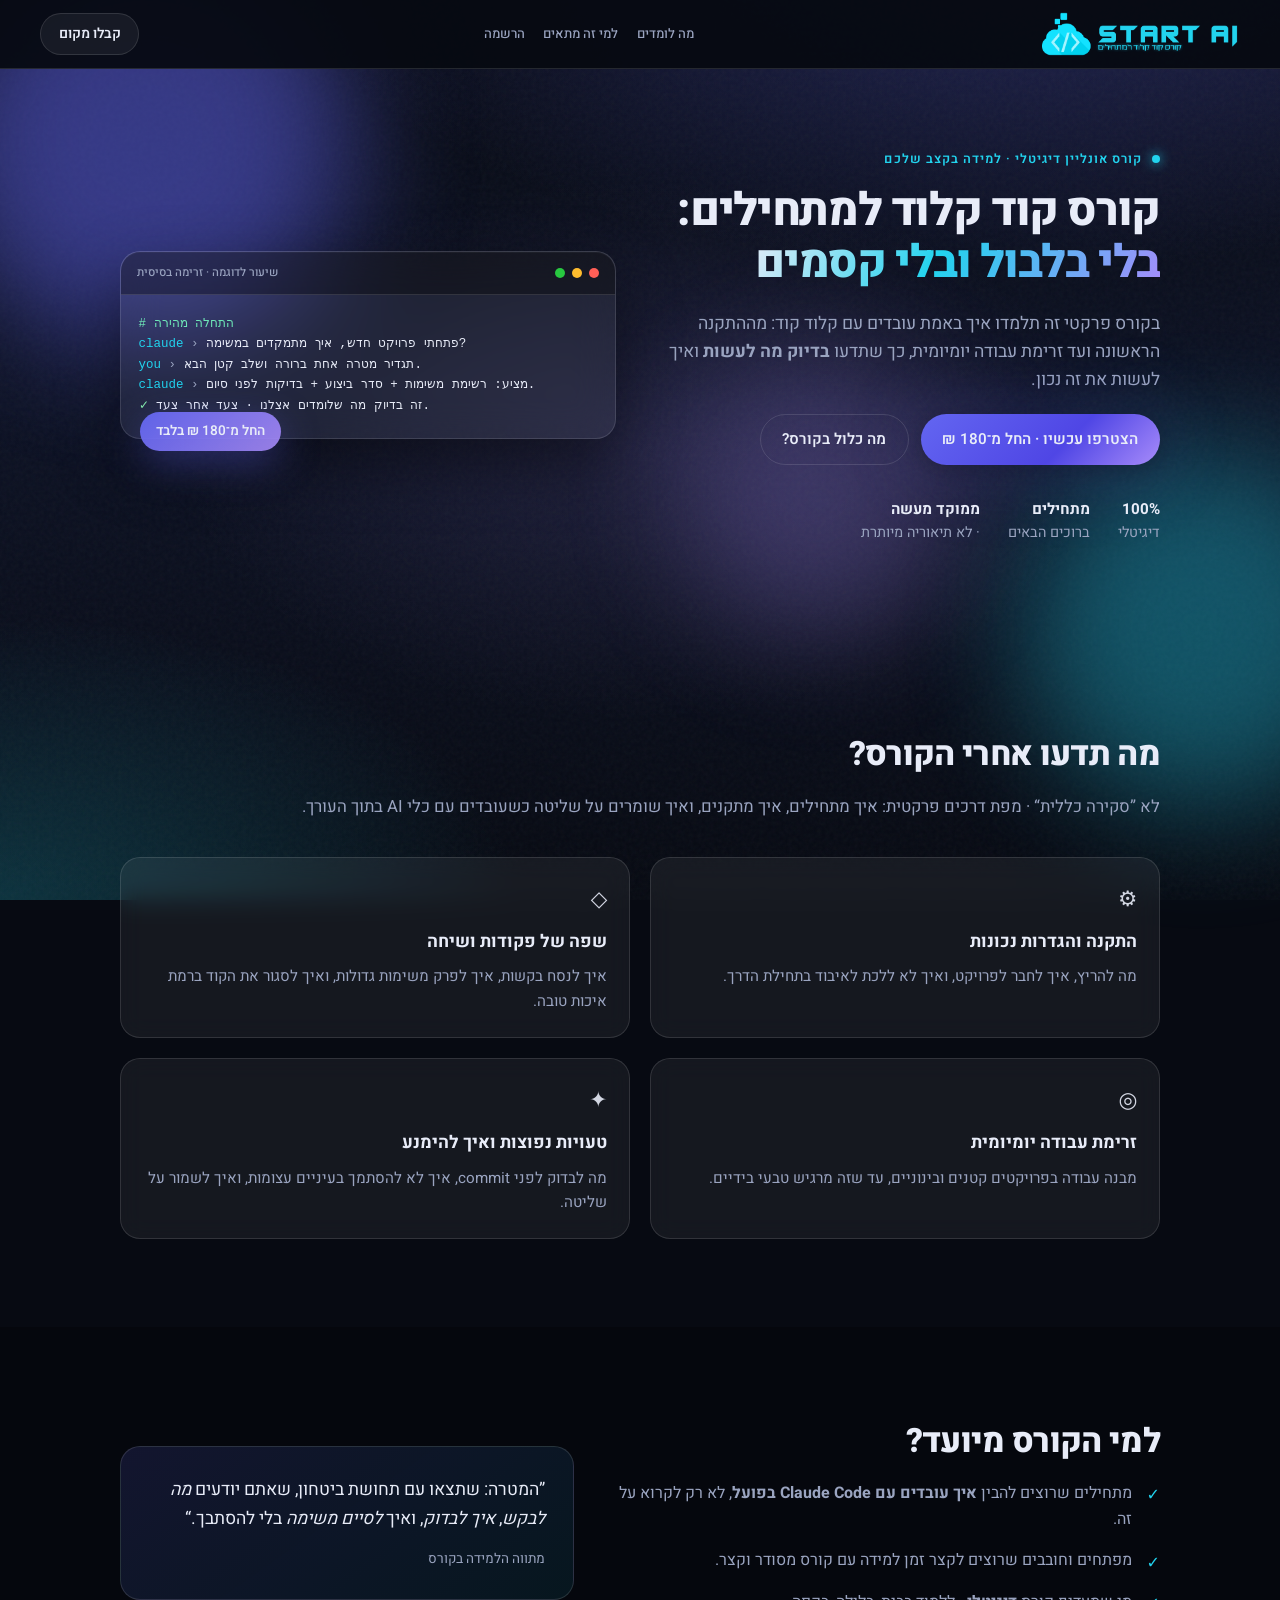
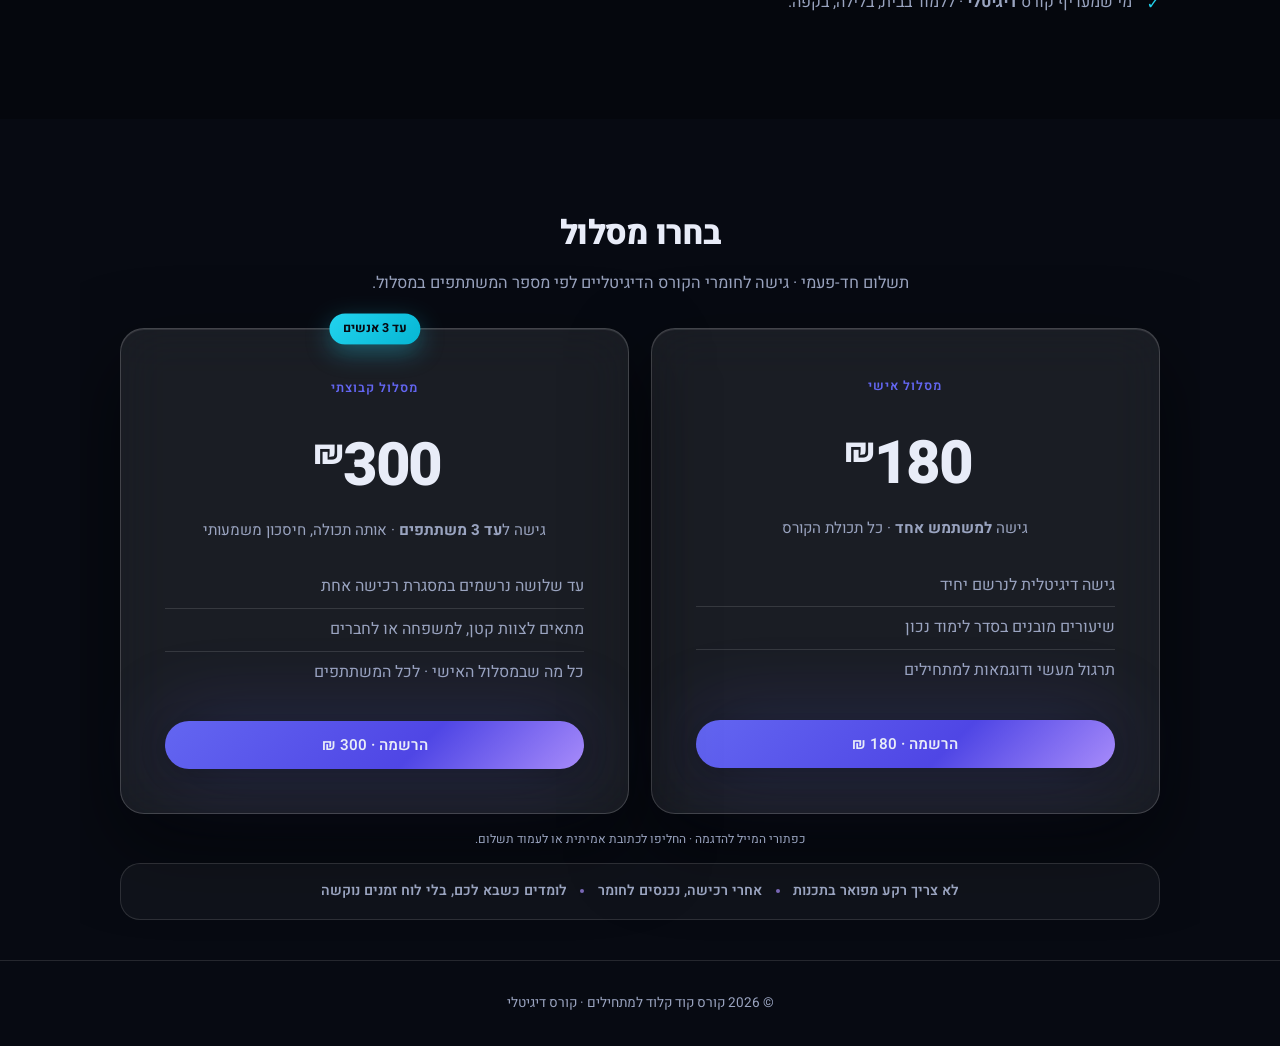
==== commit 2b93688e: "Add files via upload" ====
--- a/index.html
+++ b/index.html
@@ -3,8 +3,8 @@
 <head>
   <meta charset="UTF-8" />
   <meta name="viewport" content="width=device-width, initial-scale=1.0, viewport-fit=cover" />
-  <meta name="description" content="קורס אונליין פרקטי ללימוד Claude Code למתחילים. כל מה שצריך כדי להתחיל לעבוד בפועל, החל מ־180 ₪." />
-  <title>קורס Claude Code למתחילים | קורס דיגיטלי</title>
+  <meta name="description" content="קורס אונליין פרקטי ללימוד קוד קלוד למתחילים. כל מה שצריך כדי להתחיל לעבוד בפועל, החל מ־180 ₪." />
+  <title>קורס קוד קלוד למתחילים | קורס דיגיטלי</title>
   <link rel="preconnect" href="https://fonts.googleapis.com" />
   <link rel="preconnect" href="https://fonts.gstatic.com" crossorigin />
   <link href="https://fonts.googleapis.com/css2?family=Heebo:wght@400;500;600;700;800&display=swap" rel="stylesheet" />
@@ -54,7 +54,7 @@
             קורס אונליין דיגיטלי · למידה בקצב שלכם
           </p>
           <h1 class="hero-title reveal" data-reveal>
-            Claude Code למתחילים: <span class="gradient-text">בלי בלבול ובלי קסמים</span>
+            קורס קוד קלוד למתחילים: <span class="gradient-text">בלי בלבול ובלי קסמים</span>
           </h1>
           <p class="hero-lead reveal" data-reveal>
             בקורס פרקטי זה תלמדו איך באמת עובדים עם קלוד קוד: מההתקנה הראשונה ועד זרימת עבודה יומיומית, כך שתדעו <strong>בדיוק מה לעשות</strong> ואיך לעשות את זה נכון.
@@ -176,7 +176,7 @@
   </main>
 
   <footer class="site-footer">
-    <p>© <span id="year"></span> קורס Claude Code למתחילים · קורס דיגיטלי</p>
+    <p>© <span id="year"></span> קורס קוד קלוד למתחילים · קורס דיגיטלי</p>
   </footer>
 
   <script src="script.js"></script>
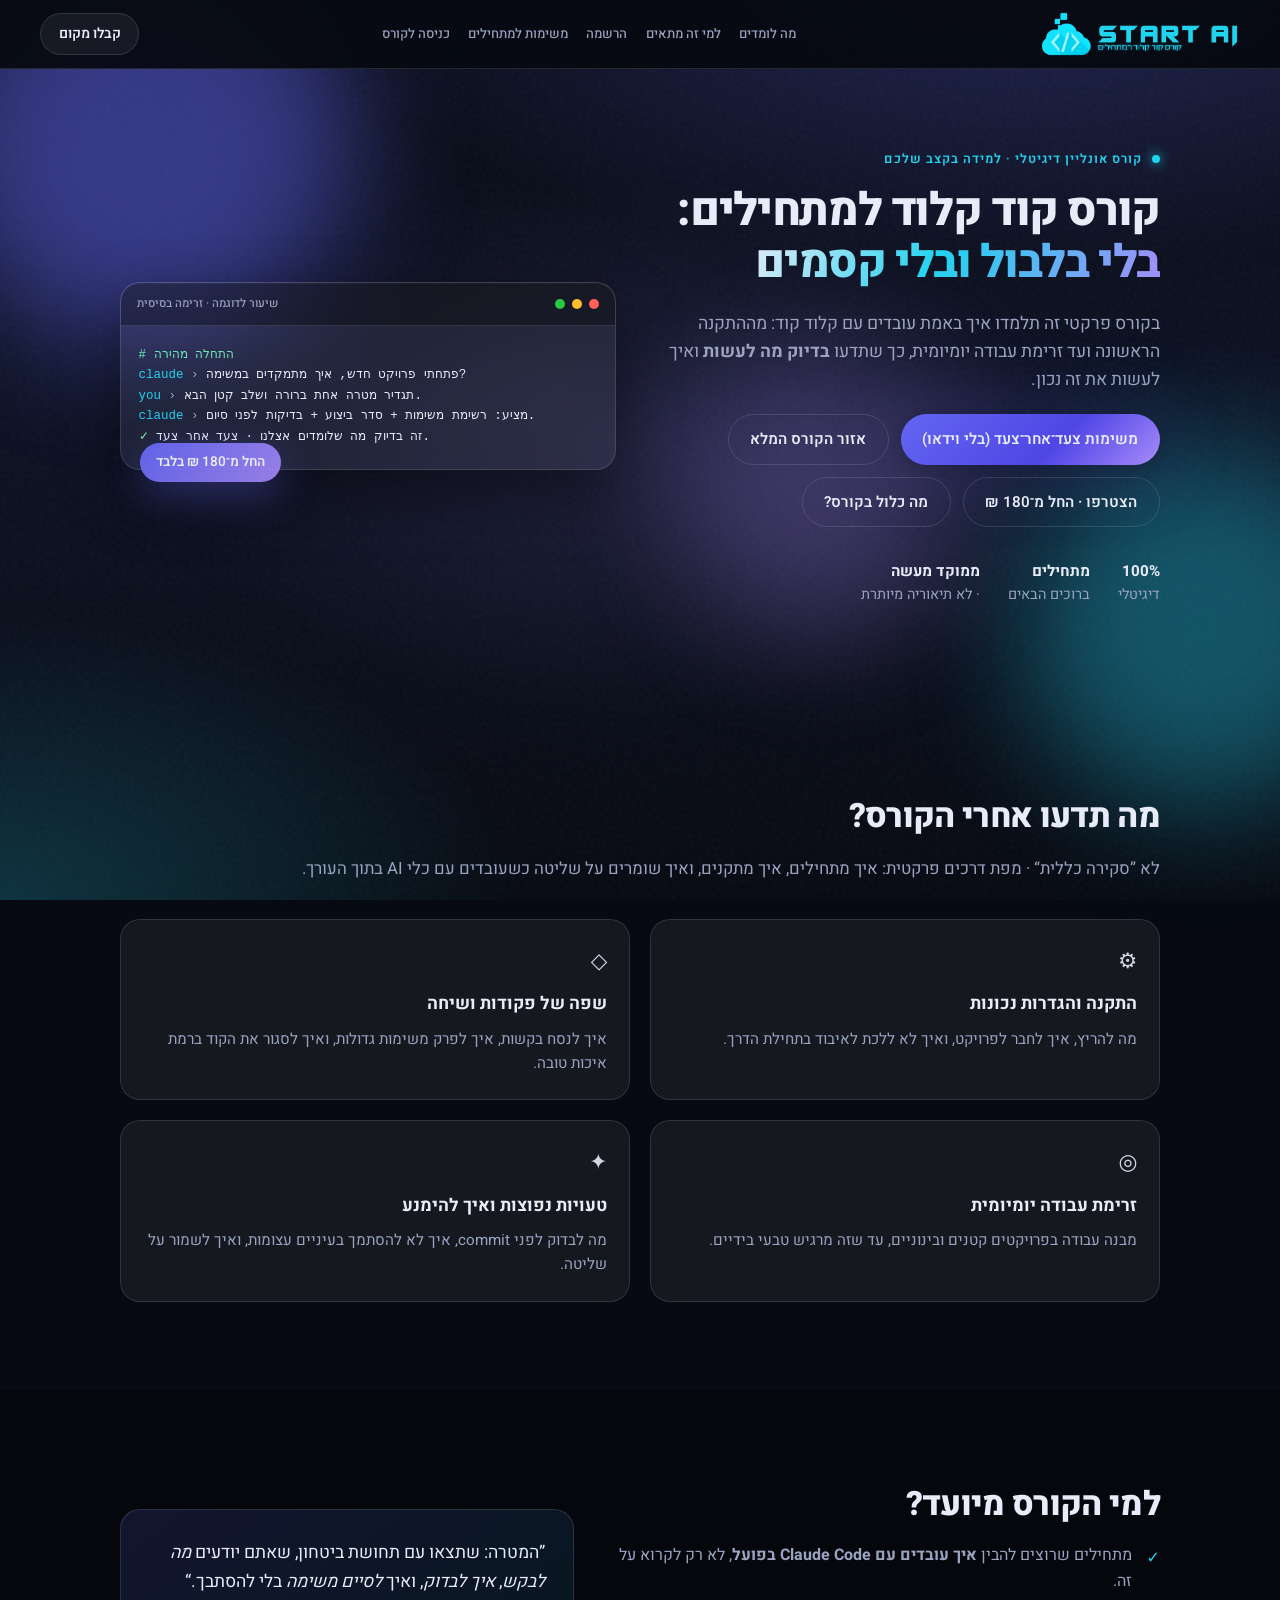
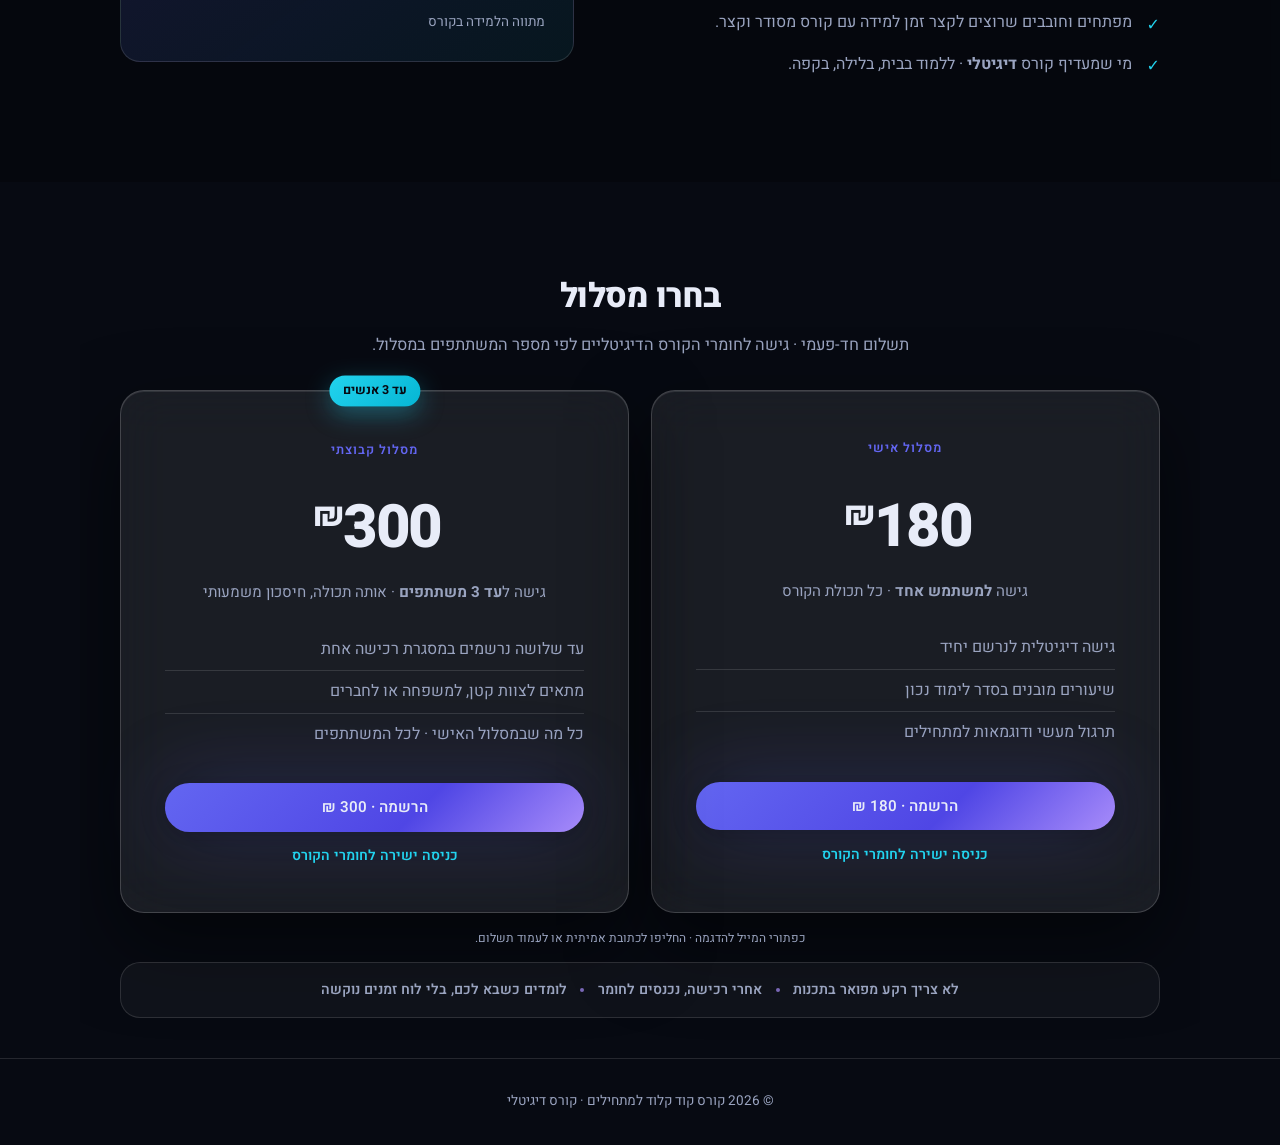
==== commit e2529dcd: "Add files via upload" ====
--- a/index.html
+++ b/index.html
@@ -25,6 +25,8 @@
         <a href="#תוכן">מה לומדים</a>
         <a href="#למי">למי זה מתאים</a>
         <a href="#מחיר">הרשמה</a>
+        <a href="learn-tasks.html">משימות למתחילים</a>
+        <a href="course.html?preview=1">כניסה לקורס</a>
         <a class="btn btn-ghost nav-mobile-cta" href="#מחיר">קבלו מקום</a>
       </nav>
       <a class="btn btn-ghost header-cta" href="#מחיר">קבלו מקום</a>
@@ -60,7 +62,9 @@
             בקורס פרקטי זה תלמדו איך באמת עובדים עם קלוד קוד: מההתקנה הראשונה ועד זרימת עבודה יומיומית, כך שתדעו <strong>בדיוק מה לעשות</strong> ואיך לעשות את זה נכון.
           </p>
           <div class="hero-actions reveal" data-reveal>
-            <a class="btn btn-primary" href="#מחיר">הצטרפו עכשיו · החל מ־180&nbsp;₪</a>
+            <a class="btn btn-primary" href="learn-tasks.html">משימות צעד־אחר־צעד (בלי וידאו)</a>
+            <a class="btn btn-outline" href="course.html?preview=1">אזור הקורס המלא</a>
+            <a class="btn btn-outline" href="#מחיר">הצטרפו · החל מ־180&nbsp;₪</a>
             <a class="btn btn-outline" href="#תוכן">מה כלול בקורס?</a>
           </div>
           <ul class="hero-stats reveal" data-reveal>
@@ -150,6 +154,7 @@
             <li>תרגול מעשי ודוגמאות למתחילים</li>
           </ul>
           <a class="btn btn-primary btn-block" href="mailto:hello@example.com?subject=%D7%94%D7%A8%D7%A9%D7%9E%D7%94%20%D7%9C%D7%A7%D7%95%D7%A8%D7%A1%20-%20%D7%9E%D7%A1%D7%9C%D7%95%D7%9C%20%D7%90%D7%99%D7%A9%D7%99%20%28180%20%E2%82%AA%29">הרשמה · 180&nbsp;₪</a>
+          <p class="pricing-after"><a class="pricing-after-link" href="course.html?preview=1">כניסה ישירה לחומרי הקורס</a></p>
         </div>
         <div class="pricing-card glass-strong pricing-card-popular reveal" data-reveal>
           <span class="pricing-popular-badge">עד 3 אנשים</span>
@@ -162,6 +167,7 @@
             <li>כל מה שבמסלול האישי · לכל המשתתפים</li>
           </ul>
           <a class="btn btn-primary btn-block" href="mailto:hello@example.com?subject=%D7%94%D7%A8%D7%A9%D7%9E%D7%94%20%D7%9C%D7%A7%D7%95%D7%A8%D7%A1%20-%20%D7%9E%D7%A1%D7%9C%D7%95%D7%9C%20%D7%A7%D7%91%D7%95%D7%A6%D7%AA%D7%99%20%28300%20%E2%82%AA%2C%20%D7%A2%D7%93%203%20%D7%90%D7%A0%D7%A9%D7%99%D7%9D%29">הרשמה · 300&nbsp;₪</a>
+          <p class="pricing-after"><a class="pricing-after-link" href="course.html?preview=1">כניסה ישירה לחומרי הקורס</a></p>
         </div>
       </div>
       <p class="fine-print reveal" data-reveal>כפתורי המייל להדגמה · החליפו לכתובת אמיתית או לעמוד תשלום.</p>
--- a/styles.css
+++ b/styles.css
@@ -1387,3 +1387,1649 @@
     transform: scale(0.98);
   }
 }
+
+/* ============================================
+   אזור הקורס (אחרי רכישה)
+   ============================================ */
+
+.course-page .course-header .site-header__row {
+  flex-wrap: wrap;
+  gap: 0.5rem 1rem;
+}
+
+.course-header-tagline {
+  margin: 0;
+  font-size: 0.82rem;
+  font-weight: 600;
+  color: var(--accent-2);
+  flex: 1 1 auto;
+  text-align: left;
+}
+
+@media (min-width: 768px) {
+  .course-header-tagline {
+    text-align: center;
+    flex: 0 1 auto;
+  }
+}
+
+.course-main {
+  padding-top: clamp(1.25rem, 4vw, 2.5rem);
+  padding-bottom: clamp(2.5rem, 6vw, 4rem);
+}
+
+.course-gate {
+  max-width: 28rem;
+  margin: 2rem auto 3rem;
+  padding: clamp(1.75rem, 4vw, 2.5rem);
+}
+
+.course-gate-title {
+  margin: 0 0 0.65rem;
+  font-size: clamp(1.35rem, 3vw, 1.75rem);
+  font-weight: 800;
+}
+
+.course-gate-lead {
+  margin: 0 0 1.25rem;
+  color: var(--text-muted);
+  font-size: 0.98rem;
+  line-height: 1.55;
+}
+
+.course-inline-link {
+  color: var(--accent-2);
+  text-decoration: underline;
+  text-underline-offset: 0.15em;
+}
+
+.course-inline-link:hover {
+  color: var(--text);
+}
+
+.course-gate-form {
+  display: flex;
+  flex-direction: column;
+  gap: 0.65rem;
+  margin-bottom: 1rem;
+}
+
+.course-gate-label {
+  font-size: 0.88rem;
+  font-weight: 600;
+  color: var(--text-muted);
+}
+
+.course-gate-input {
+  width: 100%;
+  padding: 0.75rem 1rem;
+  border-radius: var(--radius);
+  border: 1px solid var(--glass-border);
+  background: rgba(0, 0, 0, 0.35);
+  color: var(--text);
+  font-family: inherit;
+  font-size: 1rem;
+  box-sizing: border-box;
+}
+
+.course-gate-input:focus {
+  outline: 2px solid rgba(34, 211, 238, 0.45);
+  outline-offset: 2px;
+}
+
+.course-gate-error {
+  margin: 0;
+  font-size: 0.88rem;
+  color: #fca5a5;
+}
+
+.course-gate-foot {
+  margin: 0;
+  font-size: 0.82rem;
+  color: var(--text-muted);
+  line-height: 1.5;
+}
+
+.course-hero {
+  padding: clamp(1.5rem, 4vw, 2.25rem);
+  margin-bottom: 1.75rem;
+}
+
+.course-hero-title {
+  margin: 0 0 0.65rem;
+  font-size: clamp(1.5rem, 3.5vw, 2rem);
+  font-weight: 800;
+  letter-spacing: -0.02em;
+}
+
+.course-hero-lead {
+  margin: 0 0 1.25rem;
+  color: var(--text-muted);
+  line-height: 1.55;
+  max-width: 65ch;
+}
+
+.course-progress {
+  margin-bottom: 1.25rem;
+}
+
+.course-progress-track {
+  height: 8px;
+  border-radius: 999px;
+  background: rgba(0, 0, 0, 0.35);
+  border: 1px solid var(--glass-border);
+  overflow: hidden;
+}
+
+.course-progress-fill {
+  height: 100%;
+  border-radius: inherit;
+  background: linear-gradient(90deg, var(--accent), var(--accent-2));
+  transition: width 0.35s ease;
+}
+
+.course-progress-label {
+  margin: 0.5rem 0 0;
+  font-size: 0.85rem;
+  font-weight: 600;
+  color: var(--text-muted);
+}
+
+.course-quicktips {
+  list-style: none;
+  padding: 0;
+  margin: 0;
+  display: grid;
+  gap: 0.65rem;
+}
+
+.course-quicktips li {
+  font-size: 0.92rem;
+  color: var(--text-muted);
+  line-height: 1.5;
+  padding: 0.65rem 0.85rem;
+  border-radius: calc(var(--radius) - 4px);
+  background: rgba(0, 0, 0, 0.2);
+  border: 1px solid var(--glass-border);
+}
+
+.course-quicktips strong {
+  color: var(--text);
+}
+
+.course-layout {
+  display: grid;
+  gap: 1.25rem;
+  align-items: start;
+  grid-template-columns: minmax(0, 1fr);
+}
+
+@media (min-width: 960px) {
+  .course-layout {
+    grid-template-columns: minmax(260px, 320px) minmax(0, 1fr);
+    gap: 1.5rem;
+  }
+}
+
+.course-sidebar {
+  position: relative;
+  min-width: 0;
+}
+
+@media (min-width: 960px) {
+  .course-sidebar {
+    position: sticky;
+    top: calc(var(--header-stack) + 0.75rem);
+    max-height: calc(100dvh - var(--header-stack) - 1.5rem);
+    overflow-y: auto;
+    padding: 0.15rem 0.35rem 0.15rem 0;
+    -webkit-overflow-scrolling: touch;
+  }
+}
+
+.course-module-list {
+  display: flex;
+  flex-direction: column;
+  gap: 1.5rem;
+}
+
+.course-module {
+  padding: 1rem 1.1rem;
+  border-radius: var(--radius);
+  background: var(--glass);
+  border: 1px solid var(--glass-border);
+}
+
+.course-module-kicker {
+  margin: 0 0 0.25rem;
+  font-size: 0.72rem;
+  font-weight: 700;
+  text-transform: uppercase;
+  letter-spacing: 0.06em;
+  color: var(--accent-2);
+}
+
+.course-module-title {
+  margin: 0 0 0.5rem;
+  font-size: 1.02rem;
+  font-weight: 700;
+}
+
+.course-module-summary {
+  margin: 0 0 0.85rem;
+  font-size: 0.86rem;
+  color: var(--text-muted);
+  line-height: 1.45;
+}
+
+.course-lesson-list {
+  list-style: none;
+  padding: 0;
+  margin: 0;
+  display: flex;
+  flex-direction: column;
+  gap: 0.35rem;
+}
+
+.course-lesson-link {
+  width: 100%;
+  display: grid;
+  grid-template-columns: auto 1fr auto;
+  align-items: center;
+  gap: 0.5rem;
+  padding: 0.62rem 0.65rem;
+  border-radius: calc(var(--radius) - 6px);
+  border: 1px solid transparent;
+  background: rgba(0, 0, 0, 0.2);
+  color: var(--text);
+  font-family: inherit;
+  font-size: 0.86rem;
+  font-weight: 500;
+  text-align: right;
+  cursor: pointer;
+  transition: background 0.2s, border-color 0.2s;
+  -webkit-tap-highlight-color: transparent;
+}
+
+.course-lesson-link:hover {
+  background: rgba(255, 255, 255, 0.06);
+  border-color: var(--glass-border);
+}
+
+.course-lesson-link.is-active {
+  border-color: rgba(34, 211, 238, 0.45);
+  background: rgba(34, 211, 238, 0.1);
+}
+
+.course-lesson-link.is-done .course-lesson-link-text {
+  color: var(--text-muted);
+}
+
+.course-lesson-link-check {
+  width: 1.1rem;
+  font-size: 0.85rem;
+  color: #86efac;
+}
+
+.course-lesson-link-meta {
+  font-size: 0.72rem;
+  color: var(--text-muted);
+  white-space: nowrap;
+}
+
+.course-lesson-panel {
+  padding: clamp(1.35rem, 3vw, 2rem);
+  min-height: 12rem;
+  min-width: 0;
+}
+
+.course-lesson-breadcrumb {
+  margin: 0 0 0.35rem;
+  font-size: 0.78rem;
+  font-weight: 600;
+  color: var(--accent-2);
+  line-height: 1.4;
+}
+
+.course-lesson-h1 {
+  margin: 0 0 0.35rem;
+  font-size: clamp(1.35rem, 2.8vw, 1.75rem);
+  font-weight: 800;
+  letter-spacing: -0.02em;
+  line-height: 1.2;
+}
+
+.course-lesson-duration {
+  margin: 0 0 1rem;
+  font-size: 0.86rem;
+  color: var(--text-muted);
+}
+
+.course-video-placeholder {
+  margin: 0 0 1.25rem;
+  padding: 0.9rem 1rem;
+  border-radius: calc(var(--radius) - 4px);
+  background: rgba(99, 102, 241, 0.12);
+  border: 1px solid rgba(99, 102, 241, 0.28);
+  font-size: 0.9rem;
+  line-height: 1.5;
+}
+
+.course-video-badge {
+  display: inline-block;
+  padding: 0.15rem 0.5rem;
+  border-radius: 999px;
+  font-size: 0.72rem;
+  font-weight: 700;
+  background: var(--accent);
+  color: var(--text);
+  margin-inline-end: 0.35rem;
+}
+
+.course-lesson-grid {
+  display: grid;
+  gap: 1rem;
+}
+
+@media (min-width: 720px) {
+  .course-lesson-grid {
+    grid-template-columns: repeat(2, minmax(0, 1fr));
+  }
+}
+
+.course-block {
+  margin: 0;
+  padding: 1rem 1.05rem;
+  border-radius: calc(var(--radius) - 4px);
+  background: rgba(0, 0, 0, 0.2);
+  border: 1px solid var(--glass-border);
+}
+
+.course-block h2 {
+  margin: 0 0 0.45rem;
+  font-size: 0.95rem;
+  font-weight: 700;
+  color: var(--text);
+}
+
+.course-block p {
+  margin: 0;
+  font-size: 0.92rem;
+  color: var(--text-muted);
+  line-height: 1.55;
+}
+
+.course-block-accent {
+  border-color: rgba(34, 211, 238, 0.28);
+  background: rgba(34, 211, 238, 0.06);
+}
+
+.course-block-task {
+  grid-column: 1 / -1;
+  border-color: rgba(167, 139, 250, 0.35);
+  background: rgba(167, 139, 250, 0.08);
+}
+
+.course-block-task h2 {
+  color: var(--accent-3);
+}
+
+.course-lesson-actions {
+  margin-top: 1.35rem;
+  padding-top: 1rem;
+  border-top: 1px solid var(--glass-border);
+}
+
+.course-done {
+  display: inline-flex;
+  align-items: center;
+  gap: 0.5rem;
+  font-size: 0.92rem;
+  font-weight: 600;
+  cursor: pointer;
+  color: var(--text);
+}
+
+.course-done input {
+  width: 1.1rem;
+  height: 1.1rem;
+  accent-color: var(--accent-2);
+}
+
+.course-bonuses {
+  margin-top: clamp(2.5rem, 5vw, 3.5rem);
+  padding-top: 2rem;
+  border-top: 1px solid var(--glass-border);
+}
+
+.course-bonuses-title {
+  margin: 0 0 0.5rem;
+  font-size: clamp(1.35rem, 2.5vw, 1.65rem);
+  font-weight: 800;
+}
+
+.course-bonuses-intro {
+  margin: 0 0 1.25rem;
+  color: var(--text-muted);
+  max-width: 60ch;
+}
+
+.course-bonus-grid {
+  display: grid;
+  gap: 1.25rem;
+  grid-template-columns: minmax(0, 1fr);
+}
+
+@media (min-width: 768px) {
+  .course-bonus-grid {
+    grid-template-columns: repeat(2, minmax(0, 1fr));
+  }
+}
+
+@media (min-width: 1100px) {
+  .course-bonus-grid {
+    grid-template-columns: repeat(3, minmax(0, 1fr));
+  }
+}
+
+.course-bonus-card {
+  padding: 1.15rem 1.1rem;
+  border-radius: var(--radius);
+  background: var(--glass);
+  border: 1px solid var(--glass-border);
+  display: flex;
+  flex-direction: column;
+  gap: 0.75rem;
+  min-width: 0;
+}
+
+.course-bonus-card h3 {
+  margin: 0;
+  font-size: 1rem;
+  font-weight: 700;
+}
+
+.course-bonus-pre {
+  margin: 0;
+  padding: 0.85rem 0.75rem;
+  border-radius: calc(var(--radius) - 6px);
+  background: rgba(0, 0, 0, 0.35);
+  border: 1px solid var(--glass-border);
+  font-size: 0.78rem;
+  line-height: 1.55;
+  white-space: pre-wrap;
+  overflow-wrap: anywhere;
+  max-height: 240px;
+  overflow-y: auto;
+  flex: 1;
+  -webkit-overflow-scrolling: touch;
+}
+
+.btn-copy {
+  align-self: flex-start;
+  font-size: 0.82rem;
+}
+
+.pricing-after {
+  margin: 0.85rem 0 0;
+  font-size: 0.88rem;
+}
+
+.pricing-after-link {
+  color: var(--accent-2);
+  font-weight: 600;
+  text-decoration: none;
+}
+
+.pricing-after-link:hover {
+  text-decoration: underline;
+}
+
+@media (max-width: 959px) {
+  .course-lesson-panel:focus {
+    outline: none;
+  }
+}
+
+/* ============================================
+   מרכז למידה — צעדים / משימות / צ'אט
+   ============================================ */
+
+.visually-hidden {
+  position: absolute;
+  width: 1px;
+  height: 1px;
+  padding: 0;
+  margin: -1px;
+  overflow: hidden;
+  clip: rect(0, 0, 0, 0);
+  white-space: nowrap;
+  border: 0;
+}
+
+.learn-page .learn-main {
+  max-width: var(--layout-max);
+}
+
+.learn-mode-badge {
+  font-size: 0.78rem;
+  opacity: 0.95;
+}
+
+.learn-top {
+  padding: clamp(1.35rem, 3vw, 2rem);
+  margin-bottom: 1.35rem;
+}
+
+.learn-h1 {
+  margin: 0 0 0.5rem;
+  font-size: clamp(1.45rem, 3vw, 1.9rem);
+  font-weight: 800;
+  letter-spacing: -0.02em;
+}
+
+.learn-lead {
+  margin: 0;
+  color: var(--text-muted);
+  line-height: 1.55;
+  max-width: 65ch;
+}
+
+.learn-pricing-note {
+  padding: 1rem 1.15rem;
+  margin-bottom: 1.25rem;
+  border-color: rgba(34, 211, 238, 0.28);
+  background: rgba(34, 211, 238, 0.06);
+}
+
+.learn-pricing-note-text {
+  margin: 0 0 0.65rem;
+  font-size: 0.9rem;
+  color: var(--text-muted);
+  line-height: 1.55;
+}
+
+.learn-pricing-note-links {
+  margin: 0;
+  font-size: 0.85rem;
+}
+
+.learn-module-title {
+  margin: 0 0 1rem;
+  font-size: 1.15rem;
+  font-weight: 800;
+  padding-bottom: 0.65rem;
+  border-bottom: 1px solid var(--glass-border);
+}
+
+.learn-foot {
+  margin: 2rem 0 0;
+  font-size: 0.92rem;
+}
+
+.learn-task-module {
+  padding: clamp(1.25rem, 3vw, 1.85rem);
+  margin-bottom: 1.35rem;
+}
+
+.learn-task-grid {
+  display: grid;
+  gap: 1.15rem;
+  grid-template-columns: minmax(0, 1fr);
+}
+
+@media (min-width: 900px) {
+  .learn-task-grid {
+    grid-template-columns: repeat(2, minmax(0, 1fr));
+  }
+}
+
+@media (min-width: 1200px) {
+  .learn-task-grid {
+    grid-template-columns: repeat(3, minmax(0, 1fr));
+  }
+}
+
+.learn-task-card {
+  padding: 1.1rem 1rem;
+  border-radius: var(--radius);
+  border: 1px solid var(--glass-border);
+  background: rgba(0, 0, 0, 0.18);
+  display: flex;
+  flex-direction: column;
+  gap: 0.65rem;
+}
+
+.learn-task-card-head {
+  display: flex;
+  align-items: flex-start;
+  gap: 0.75rem;
+}
+
+.learn-step-num {
+  flex-shrink: 0;
+  width: 2.25rem;
+  height: 2.25rem;
+  display: inline-flex;
+  align-items: center;
+  justify-content: center;
+  border-radius: 50%;
+  font-size: 0.95rem;
+  font-weight: 800;
+  background: linear-gradient(135deg, rgba(99, 102, 241, 0.45), rgba(34, 211, 238, 0.25));
+  border: 1px solid var(--glass-border);
+  color: var(--text);
+}
+
+.learn-task-card-title {
+  margin: 0;
+  font-size: 1rem;
+  font-weight: 700;
+  line-height: 1.3;
+  flex: 1;
+  min-width: 0;
+}
+
+.learn-task-block h4 {
+  margin: 0 0 0.25rem;
+  font-size: 0.78rem;
+  font-weight: 700;
+  text-transform: uppercase;
+  letter-spacing: 0.04em;
+  color: var(--accent-2);
+}
+
+.learn-task-block p {
+  margin: 0;
+  font-size: 0.88rem;
+  color: var(--text-muted);
+  line-height: 1.5;
+}
+
+.learn-task-mono {
+  font-family: ui-monospace, monospace;
+  font-size: 0.82rem;
+  background: rgba(0, 0, 0, 0.35);
+  padding: 0.5rem 0.6rem;
+  border-radius: 6px;
+  border: 1px solid var(--glass-border);
+}
+
+.learn-task-details {
+  border-radius: calc(var(--radius) - 4px);
+  border: 1px dashed rgba(255, 255, 255, 0.18);
+  padding: 0.35rem 0.65rem;
+  background: rgba(0, 0, 0, 0.15);
+}
+
+.learn-task-summary {
+  cursor: pointer;
+  font-weight: 600;
+  font-size: 0.88rem;
+  list-style: none;
+}
+
+.learn-task-summary::-webkit-details-marker {
+  display: none;
+}
+
+.learn-task-solution {
+  margin-top: 0.65rem;
+  padding-top: 0.65rem;
+  border-top: 1px solid var(--glass-border);
+  font-size: 0.88rem;
+  color: var(--text-muted);
+  line-height: 1.55;
+}
+
+.learn-task-self ul {
+  margin: 0;
+  padding: 0 1rem 0 0;
+  font-size: 0.86rem;
+}
+
+.course-learning-modes {
+  margin-top: 1.35rem;
+  padding-top: 1.15rem;
+  border-top: 1px solid var(--glass-border);
+}
+
+.course-learning-modes-label {
+  margin: 0 0 0.65rem;
+  font-size: 0.88rem;
+  font-weight: 600;
+  color: var(--text-muted);
+}
+
+.course-learning-modes-actions {
+  display: flex;
+  flex-wrap: wrap;
+  gap: 0.55rem;
+}
+
+/* ——— אזור קורס v2: רמות · פלייליסט · התקדמות · Heebo ——— */
+.course-page-v2,
+.course-page-v2 .btn,
+.course-page-v2 input,
+.course-page-v2 textarea,
+.course-page-v2 button {
+  font-family: "Heebo", system-ui, sans-serif;
+}
+
+.course-main-v2 {
+  padding-bottom: clamp(2rem, 5vw, 3.5rem);
+}
+
+.course-reset-toolbar {
+  margin-bottom: 1.15rem;
+  padding: 1rem 1.15rem;
+  border: 2px solid rgba(251, 113, 133, 0.65);
+  background: linear-gradient(180deg, rgba(136, 19, 55, 0.35) 0%, rgba(30, 20, 30, 0.75) 100%);
+  box-shadow: 0 0 28px rgba(251, 113, 133, 0.12);
+  display: flex;
+  flex-direction: column;
+  align-items: stretch;
+  gap: 0.55rem;
+}
+
+.course-btn-reset-progress {
+  width: 100%;
+  max-width: 32rem;
+  margin: 0 auto !important;
+  padding: 0.85rem 1.35rem !important;
+  font-size: 1.05rem !important;
+  font-weight: 800 !important;
+  letter-spacing: 0.02em;
+  border-radius: 12px !important;
+  border: 2px solid #fecaca !important;
+  color: #fff5f5 !important;
+  background: linear-gradient(180deg, #f87171 0%, #dc2626 100%) !important;
+  box-shadow: 0 4px 14px rgba(220, 38, 38, 0.45);
+}
+
+.course-btn-reset-progress:hover {
+  filter: brightness(1.08);
+}
+
+.course-btn-reset-progress:focus-visible {
+  outline: 3px solid #fda4af;
+  outline-offset: 3px;
+}
+
+.course-btn-reset-progress:active {
+  transform: scale(0.99);
+}
+
+.course-reset-toolbar-note {
+  margin: 0;
+  text-align: center;
+  font-size: 0.78rem;
+  line-height: 1.4;
+  color: rgba(254, 205, 211, 0.92);
+}
+
+.course-header-v2 .course-header-tagline-v2 {
+  font-weight: 700;
+  font-size: 0.82rem;
+  color: var(--text);
+}
+
+.course-entry {
+  padding: clamp(1.5rem, 4vw, 2.5rem);
+  margin-bottom: 1.25rem;
+  border: 1px solid rgba(34, 211, 238, 0.22);
+  box-shadow: 0 20px 60px rgba(0, 0, 0, 0.35);
+}
+
+.course-entry-eyebrow {
+  margin: 0 0 0.5rem;
+  font-size: 0.8rem;
+  font-weight: 700;
+  letter-spacing: 0.06em;
+  text-transform: uppercase;
+  color: var(--accent-2);
+}
+
+.course-entry-title {
+  margin: 0 0 0.75rem;
+  font-size: clamp(1.65rem, 4vw, 2.35rem);
+  font-weight: 800;
+  letter-spacing: -0.03em;
+  line-height: 1.15;
+}
+
+.course-entry-lead {
+  margin: 0 0 1.25rem;
+  font-size: 1.08rem;
+  line-height: 1.65;
+  color: var(--text-muted);
+  max-width: 62ch;
+}
+
+.course-entry-lead strong {
+  color: var(--text);
+}
+
+.course-global-strip {
+  padding: 1rem 1.15rem;
+  margin-bottom: 1.5rem;
+  border-color: rgba(99, 102, 241, 0.35);
+  background: linear-gradient(145deg, rgba(99, 102, 241, 0.12), rgba(34, 211, 238, 0.06));
+}
+
+.course-global-strip-title {
+  margin: 0 0 0.6rem;
+  font-size: 0.92rem;
+  font-weight: 700;
+  color: var(--accent-2);
+}
+
+.course-progress-track-v2 {
+  height: 12px;
+  border-radius: 999px;
+  background: rgba(0, 0, 0, 0.45);
+  border: 1px solid var(--glass-border);
+}
+
+.course-progress-v2 .course-progress-track-v2 {
+  margin-bottom: 0.5rem;
+}
+
+.course-progress-label-strong {
+  margin: 0;
+  font-size: 1.05rem;
+  font-weight: 800;
+  color: var(--text);
+}
+
+.course-progress-label-sub {
+  margin: 0.35rem 0 0;
+  font-size: 0.88rem;
+  font-weight: 600;
+  color: var(--text-muted);
+}
+
+.course-level-grid {
+  display: grid;
+  gap: 1rem;
+  grid-template-columns: 1fr;
+}
+
+@media (min-width: 768px) {
+  .course-level-grid {
+    grid-template-columns: repeat(3, minmax(0, 1fr));
+  }
+}
+
+.course-level-card {
+  display: flex;
+  flex-direction: column;
+  align-items: flex-start;
+  text-align: right;
+  padding: 1.25rem 1.2rem;
+  border-radius: var(--radius);
+  border: 2px solid var(--glass-border);
+  background: rgba(0, 0, 0, 0.22);
+  cursor: pointer;
+  transition: transform 0.2s, border-color 0.2s, box-shadow 0.2s;
+  font-family: inherit;
+  color: inherit;
+  min-height: 8.5rem;
+}
+
+.course-level-card:hover {
+  transform: translateY(-3px);
+  border-color: rgba(34, 211, 238, 0.45);
+  box-shadow: 0 16px 48px rgba(0, 0, 0, 0.35);
+}
+
+.course-level-card--beginner {
+  border-color: rgba(52, 211, 153, 0.4);
+}
+
+.course-level-card--mid {
+  border-color: rgba(99, 102, 241, 0.45);
+}
+
+.course-level-card--pro {
+  border-color: rgba(167, 139, 250, 0.45);
+}
+
+.course-level-icon {
+  font-size: 1.5rem;
+  font-weight: 800;
+  margin-bottom: 0.35rem;
+  opacity: 0.95;
+}
+
+.course-level-name {
+  font-size: 1.15rem;
+  font-weight: 800;
+  margin-bottom: 0.35rem;
+}
+
+.course-level-desc {
+  font-size: 0.88rem;
+  line-height: 1.45;
+  color: var(--text-muted);
+}
+
+.course-entry-foot {
+  margin: 1.25rem 0 0;
+  font-size: 0.9rem;
+}
+
+.course-classroom-top {
+  padding: 1rem 1.15rem;
+  margin-bottom: 1rem;
+}
+
+.course-classroom-top-row {
+  display: flex;
+  flex-wrap: wrap;
+  align-items: center;
+  justify-content: space-between;
+  gap: 0.75rem;
+  margin-bottom: 1rem;
+}
+
+.course-back-btn {
+  font-size: 0.85rem;
+}
+
+.course-track-label {
+  margin: 0;
+  font-weight: 700;
+  font-size: 0.95rem;
+  color: var(--accent-2);
+}
+
+.course-classroom-grid {
+  display: grid;
+  gap: 1rem;
+  grid-template-columns: minmax(0, 1fr);
+  align-items: start;
+}
+
+@media (min-width: 900px) {
+  .course-classroom-grid {
+    grid-template-columns: minmax(260px, 300px) minmax(0, 1fr);
+  }
+}
+
+.course-playlist {
+  padding: 1rem 0.9rem;
+  position: sticky;
+  top: calc(var(--header-stack) + 0.5rem);
+  max-height: calc(100dvh - var(--header-stack) - 1rem);
+  overflow-y: auto;
+  -webkit-overflow-scrolling: touch;
+}
+
+.course-playlist-head {
+  margin: 0 0 0.75rem;
+  font-size: 0.88rem;
+  color: var(--text-muted);
+  line-height: 1.35;
+}
+
+.course-playlist-list {
+  list-style: none;
+  padding: 0;
+  margin: 0;
+  display: flex;
+  flex-direction: column;
+  gap: 0.35rem;
+}
+
+.course-pl-item {
+  border-radius: calc(var(--radius) - 4px);
+  border: 1px solid transparent;
+  overflow: hidden;
+}
+
+.course-pl-item.is-current {
+  border-color: rgba(34, 211, 238, 0.55);
+  background: rgba(34, 211, 238, 0.08);
+}
+
+.course-pl-item.is-done:not(.is-current) {
+  opacity: 0.72;
+}
+
+.course-pl-item.is-locked {
+  opacity: 0.5;
+}
+
+.course-pl-btn {
+  width: 100%;
+  text-align: right;
+  padding: 0.65rem 0.75rem;
+  border: none;
+  background: rgba(0, 0, 0, 0.2);
+  color: var(--text);
+  font-family: inherit;
+  font-size: 0.82rem;
+  font-weight: 600;
+  line-height: 1.35;
+  cursor: pointer;
+  border-radius: inherit;
+}
+
+.course-pl-btn:hover {
+  background: rgba(255, 255, 255, 0.07);
+}
+
+.course-pl-locked {
+  display: block;
+  padding: 0.65rem 0.75rem;
+  font-size: 0.78rem;
+  color: var(--text-muted);
+}
+
+.course-playlist-foot {
+  margin: 0.85rem 0 0;
+  font-size: 0.78rem;
+  font-weight: 600;
+  color: var(--accent-2);
+}
+
+.course-lesson-stage {
+  padding: clamp(1.25rem, 3vw, 2rem);
+  border: 1px solid rgba(255, 255, 255, 0.1);
+}
+
+.course-lesson-step-kicker {
+  margin: 0 0 0.5rem;
+  font-size: 0.85rem;
+  font-weight: 700;
+  color: var(--accent-2);
+}
+
+.course-lesson-article-v2 .course-lesson-h1 {
+  font-size: clamp(1.45rem, 3vw, 1.9rem);
+}
+
+.course-lesson-grid-v2 .course-block {
+  padding: 1.15rem 1.05rem;
+}
+
+.course-lesson-grid-v2 .course-block h2 {
+  font-size: 1rem;
+}
+
+.course-lesson-grid-v2 .course-block p {
+  font-size: 1.02rem;
+  line-height: 1.6;
+}
+
+.course-time-badge {
+  display: inline-block;
+  padding: 0.2rem 0.55rem;
+  border-radius: 999px;
+  background: rgba(99, 102, 241, 0.25);
+  font-weight: 700;
+  font-size: 0.82rem;
+}
+
+.course-audio-row {
+  margin-top: 1.25rem;
+  padding: 1.1rem 1.15rem;
+  border-radius: 14px;
+  border: 1px solid rgba(139, 92, 246, 0.38);
+  background: #23233e;
+  box-shadow: inset 0 1px 0 rgba(255, 255, 255, 0.04);
+}
+
+.course-audio-wave-shell {
+  display: flex;
+  flex-direction: column;
+  gap: 0;
+}
+
+.course-waveform--full {
+  display: flex;
+  align-items: flex-end;
+  justify-content: space-between;
+  gap: 2px;
+  min-height: 4.85rem;
+  padding: 0.55rem 0.45rem;
+  border-radius: 12px;
+  background: linear-gradient(180deg, #141422 0%, #0b0b14 100%);
+  border: 1px solid rgba(99, 102, 241, 0.22);
+}
+
+.course-waveform--full .course-wave-bar {
+  display: block;
+  flex: 1 1 0;
+  min-width: 2px;
+  max-width: 4px;
+  min-height: 4px;
+  border-radius: 2px;
+  background: rgba(160, 160, 170, 0.7);
+  transform-origin: bottom center;
+  transition: background 0.15s ease;
+}
+
+.course-audio-row.is-playing .course-waveform--full .course-wave-bar {
+  background: rgba(220, 220, 228, 0.88);
+  animation: course-wave-breathe 0.62s ease-in-out infinite;
+}
+
+.course-audio-row.is-playing .course-waveform--full .course-wave-bar:nth-child(4n + 1) {
+  animation-delay: 0s;
+}
+
+.course-audio-row.is-playing .course-waveform--full .course-wave-bar:nth-child(4n + 2) {
+  animation-delay: 0.11s;
+}
+
+.course-audio-row.is-playing .course-waveform--full .course-wave-bar:nth-child(4n + 3) {
+  animation-delay: 0.22s;
+}
+
+.course-audio-row.is-playing .course-waveform--full .course-wave-bar:nth-child(4n) {
+  animation-delay: 0.33s;
+}
+
+@keyframes course-wave-breathe {
+  0%,
+  100% {
+    transform: scaleY(0.42);
+    opacity: 0.72;
+  }
+  50% {
+    transform: scaleY(1);
+    opacity: 1;
+  }
+}
+
+.course-audio-progress-line {
+  position: relative;
+  height: 6px;
+  margin-top: 0.7rem;
+  border-radius: 999px;
+  background: rgba(0, 0, 0, 0.38);
+  overflow: hidden;
+  box-shadow: inset 0 1px 2px rgba(0, 0, 0, 0.35);
+}
+
+.course-audio-progress-fill {
+  position: absolute;
+  top: 0;
+  right: 0;
+  bottom: 0;
+  width: 0;
+  max-width: 100%;
+  border-radius: 999px;
+  background: linear-gradient(270deg, #818cf8 0%, #a78bfa 45%, #c084fc 100%);
+  box-shadow: 0 0 12px rgba(167, 139, 250, 0.45);
+  transition: width 0.12s ease-out;
+}
+
+.course-audio-controls {
+  display: flex;
+  flex-wrap: wrap;
+  align-items: center;
+  justify-content: flex-start;
+  direction: rtl;
+  gap: 0.6rem;
+  margin-top: 1rem;
+}
+
+.course-audio-timer {
+  font-variant-numeric: tabular-nums;
+  font-size: 0.92rem;
+  font-weight: 600;
+  color: rgba(245, 245, 250, 0.88);
+  min-width: 3.5rem;
+}
+
+.course-audio-listen.btn {
+  margin: 0;
+  border-radius: 999px;
+  padding: 0.45rem 1.15rem;
+  font-weight: 600;
+  border: 1px solid rgba(167, 139, 250, 0.45);
+  background: linear-gradient(180deg, rgba(99, 102, 241, 0.35) 0%, rgba(79, 70, 229, 0.25) 100%);
+  color: #f5f5ff;
+}
+
+.course-audio-listen.btn:hover {
+  border-color: rgba(192, 132, 252, 0.6);
+  background: linear-gradient(180deg, rgba(129, 140, 248, 0.45) 0%, rgba(99, 102, 241, 0.32) 100%);
+}
+
+.course-audio-stop.btn {
+  margin: 0;
+  border-radius: 999px;
+  padding: 0.45rem 1.15rem;
+  font-weight: 600;
+  border: 1px solid rgba(148, 163, 184, 0.32);
+  background: rgba(35, 35, 55, 0.95);
+  color: #e2e8f0;
+}
+
+.course-audio-stop.btn:hover {
+  border-color: rgba(148, 163, 184, 0.48);
+  background: rgba(45, 45, 68, 0.98);
+}
+
+.course-continue-row {
+  margin-top: 1.5rem;
+  padding-top: 1.25rem;
+  border-top: 1px solid var(--glass-border);
+}
+
+.course-continue-note {
+  margin: 0 0 0.65rem;
+  font-size: 0.92rem;
+  font-weight: 600;
+  color: #86efac;
+}
+
+.btn-continue {
+  min-height: var(--touch-min);
+  font-size: 1.05rem;
+  font-weight: 800;
+  padding: 0.85rem 1.5rem;
+}
+
+.course-done-card {
+  text-align: center;
+  padding: 2rem 1.25rem;
+}
+
+.course-done-title {
+  margin: 0 0 0.75rem;
+  font-size: 1.5rem;
+  font-weight: 800;
+}
+
+.course-resources-fold {
+  margin-top: 1.5rem;
+  padding: 1rem 1.15rem;
+}
+
+.course-resources-summary {
+  cursor: pointer;
+  font-weight: 700;
+  font-size: 1rem;
+  list-style: none;
+}
+
+.course-resources-summary::-webkit-details-marker {
+  display: none;
+}
+
+.course-bonus-grid-compact {
+  margin-top: 1rem;
+}
+
+@media (hover: none) and (pointer: coarse) {
+  .course-level-card:hover {
+    transform: none;
+  }
+}
+
+/* --- השוואת לפני/אחרי (תמונות משימה) --- */
+
+.course-task-compare {
+  margin-top: 1.35rem;
+  padding: 1.05rem 1rem 1.15rem;
+  border-radius: var(--radius, 12px);
+  border: 1px solid rgba(139, 92, 246, 0.28);
+  background: rgba(20, 20, 36, 0.55);
+}
+
+.course-task-compare-title {
+  margin: 0 0 0.85rem;
+  font-size: 1.05rem;
+  font-weight: 800;
+}
+
+.course-task-compare-grid {
+  display: grid;
+  grid-template-columns: 1fr 1fr;
+  gap: 0.85rem;
+  align-items: start;
+}
+
+@media (max-width: 640px) {
+  .course-task-compare-grid {
+    grid-template-columns: 1fr;
+  }
+}
+
+.course-task-compare-fig {
+  margin: 0;
+}
+
+.course-task-compare-cap {
+  margin: 0 0 0.45rem;
+  font-size: 0.82rem;
+  font-weight: 700;
+  color: rgba(196, 181, 253, 0.95);
+}
+
+.course-task-compare-imgwrap {
+  border-radius: 10px;
+  overflow: hidden;
+  border: 1px solid rgba(100, 116, 139, 0.35);
+  background: #0f0f18;
+  line-height: 0;
+}
+
+.course-task-compare-imgwrap img {
+  width: 100%;
+  height: auto;
+  display: block;
+  vertical-align: middle;
+}
+
+.course-lesson-resources {
+  margin-top: 1.1rem;
+  padding: 0.95rem 1.05rem;
+  border-radius: var(--radius, 12px);
+  border: 1px solid rgba(52, 211, 153, 0.3);
+  background: rgba(6, 78, 59, 0.18);
+}
+
+.course-lesson-resources-title {
+  margin: 0 0 0.55rem;
+  font-size: 1rem;
+  font-weight: 800;
+  color: rgba(167, 243, 208, 0.98);
+}
+
+.course-lesson-resources-list {
+  margin: 0;
+  padding: 0 1.15rem 0 0;
+  list-style: disc;
+  line-height: 1.55;
+}
+
+.course-lesson-resources-item {
+  margin-bottom: 0.35rem;
+}
+
+.course-lesson-external-link {
+  color: #6ee7b7;
+  font-weight: 600;
+  text-decoration: underline;
+  text-underline-offset: 3px;
+}
+
+.course-lesson-external-link:hover {
+  color: #a7f3d0;
+}
+
+.course-lesson-resources-note {
+  font-size: 0.82rem;
+  color: var(--text-muted, rgba(148, 163, 184, 0.95));
+}
+
+/* --- פרומפט להעתקה + אימות לפני המשך --- */
+
+.course-prompt-kit {
+  margin-top: 1.15rem;
+  padding: 1rem 1.05rem;
+  border-radius: var(--radius, 12px);
+  border: 1px solid rgba(251, 191, 36, 0.35);
+  background: rgba(120, 53, 15, 0.2);
+}
+
+.course-paste-hint {
+  margin: 0 0 0.75rem;
+  font-size: 0.95rem;
+  font-weight: 600;
+  line-height: 1.5;
+  color: #fde68a;
+}
+
+.course-copy-row {
+  display: flex;
+  flex-wrap: wrap;
+  align-items: center;
+  gap: 0.5rem;
+  margin-bottom: 0.45rem;
+}
+
+.course-copy-row:last-child {
+  margin-bottom: 0;
+}
+
+.course-btn-copy {
+  margin: 0 !important;
+  border-radius: 8px;
+  font-weight: 700;
+  padding: 0.5rem 1rem;
+  background: linear-gradient(180deg, #fbbf24 0%, #f59e0b 100%) !important;
+  color: #1c1917 !important;
+  border: 1px solid rgba(251, 191, 36, 0.6) !important;
+}
+
+.course-btn-copy:hover {
+  filter: brightness(1.05);
+}
+
+.course-copy-toast {
+  font-size: 0.85rem;
+  font-weight: 700;
+  color: #86efac;
+}
+
+.course-lesson-verify {
+  margin-top: 1.25rem;
+  padding: 1rem 1.05rem;
+  border-radius: var(--radius, 12px);
+  border: 1px solid rgba(96, 165, 250, 0.35);
+  background: rgba(30, 58, 138, 0.22);
+}
+
+.course-lesson-verify-title {
+  margin: 0 0 0.65rem;
+  font-size: 1.02rem;
+  font-weight: 800;
+}
+
+.course-lesson-verify-list {
+  margin: 0;
+  padding: 0 1.1rem 0 0;
+  list-style: none;
+}
+
+.course-lesson-verify-item {
+  margin-bottom: 0.5rem;
+}
+
+.course-verify-label {
+  display: flex;
+  align-items: flex-start;
+  gap: 0.45rem;
+  cursor: pointer;
+  font-size: 0.92rem;
+  line-height: 1.45;
+}
+
+.course-verify-cb {
+  margin-top: 0.2rem;
+  width: 1.1rem;
+  height: 1.1rem;
+  flex-shrink: 0;
+  accent-color: #60a5fa;
+}
+
+.course-continue-gate-msg {
+  margin: 0.75rem 0 0;
+  font-size: 0.86rem;
+  font-weight: 600;
+  color: #fcd34d;
+}
+
+.btn-continue.is-gated {
+  opacity: 0.45;
+  cursor: not-allowed;
+  box-shadow: none;
+}
+
+/* --- Try it Yourself (סגנון W3Schools) --- */
+
+.course-w3-tryit {
+  margin-top: 1.35rem;
+  border-radius: 12px;
+  overflow: hidden;
+  border: 1px solid rgba(76, 175, 80, 0.35);
+  background: #282c34;
+  box-shadow: 0 10px 32px rgba(0, 0, 0, 0.35);
+}
+
+.course-w3-header {
+  padding: 0.75rem 1rem 0.55rem;
+  background: linear-gradient(180deg, #32363f 0%, #282c34 100%);
+  border-bottom: 1px solid rgba(0, 0, 0, 0.35);
+}
+
+.course-w3-title {
+  margin: 0 0 0.25rem;
+  font-size: 1.02rem;
+  font-weight: 800;
+  color: #e8eaed;
+}
+
+.course-w3-sub {
+  margin: 0;
+  font-size: 0.82rem;
+  color: rgba(189, 193, 198, 0.95);
+  line-height: 1.4;
+}
+
+.course-w3-toolbar {
+  display: flex;
+  flex-wrap: wrap;
+  align-items: center;
+  gap: 0.65rem;
+  padding: 0.55rem 1rem;
+  background: #3a3f4b;
+  border-bottom: 1px solid rgba(0, 0, 0, 0.25);
+  direction: rtl;
+}
+
+.course-w3-run {
+  margin: 0;
+  padding: 0.42rem 1.2rem;
+  border: none;
+  border-radius: 6px;
+  font-family: inherit;
+  font-size: 0.88rem;
+  font-weight: 700;
+  cursor: pointer;
+  color: #fff;
+  background: #04aa6d;
+  box-shadow: 0 2px 0 #038857;
+}
+
+.course-w3-run:hover {
+  filter: brightness(1.06);
+}
+
+.course-w3-run:active {
+  transform: translateY(1px);
+  box-shadow: 0 1px 0 #038857;
+}
+
+.course-w3-run:focus-visible {
+  outline: 2px solid #7ee0b8;
+  outline-offset: 2px;
+}
+
+.course-w3-live {
+  display: inline-flex;
+  align-items: center;
+  gap: 0.35rem;
+  font-size: 0.82rem;
+  color: rgba(232, 234, 237, 0.9);
+  cursor: pointer;
+  user-select: none;
+}
+
+.course-w3-live input {
+  width: 1rem;
+  height: 1rem;
+  accent-color: #04aa6d;
+}
+
+.course-w3-panes {
+  display: grid;
+  grid-template-columns: minmax(0, 1fr) minmax(0, 1fr);
+  min-height: 280px;
+  direction: ltr;
+}
+
+@media (max-width: 768px) {
+  .course-w3-panes {
+    grid-template-columns: 1fr;
+    min-height: 0;
+  }
+}
+
+.course-w3-pane {
+  display: flex;
+  flex-direction: column;
+  min-height: 0;
+  border-inline-end: 1px solid rgba(0, 0, 0, 0.45);
+}
+
+.course-w3-pane:last-child {
+  border-inline-end: none;
+}
+
+@media (max-width: 768px) {
+  .course-w3-pane {
+    border-inline-end: none;
+    border-bottom: 1px solid rgba(0, 0, 0, 0.45);
+    min-height: 220px;
+  }
+
+  .course-w3-pane:last-child {
+    border-bottom: none;
+  }
+}
+
+.course-w3-pane-label {
+  padding: 0.35rem 0.65rem;
+  font-size: 0.72rem;
+  font-weight: 700;
+  letter-spacing: 0.04em;
+  text-transform: uppercase;
+  background: #21252b;
+  color: rgba(171, 178, 191, 0.95);
+}
+
+.course-w3-textarea {
+  flex: 1;
+  margin: 0;
+  padding: 0.65rem 0.75rem;
+  border: none;
+  resize: vertical;
+  min-height: 220px;
+  font-family: Consolas, "Courier New", monospace;
+  font-size: 0.8rem;
+  line-height: 1.45;
+  background: #1e1e1e;
+  color: #d4d4d4;
+  tab-size: 2;
+}
+
+.course-w3-textarea:focus {
+  outline: none;
+  box-shadow: inset 0 0 0 2px rgba(4, 170, 109, 0.45);
+}
+
+.course-w3-iframe {
+  flex: 1;
+  width: 100%;
+  min-height: 220px;
+  border: none;
+  background: #fff;
+}
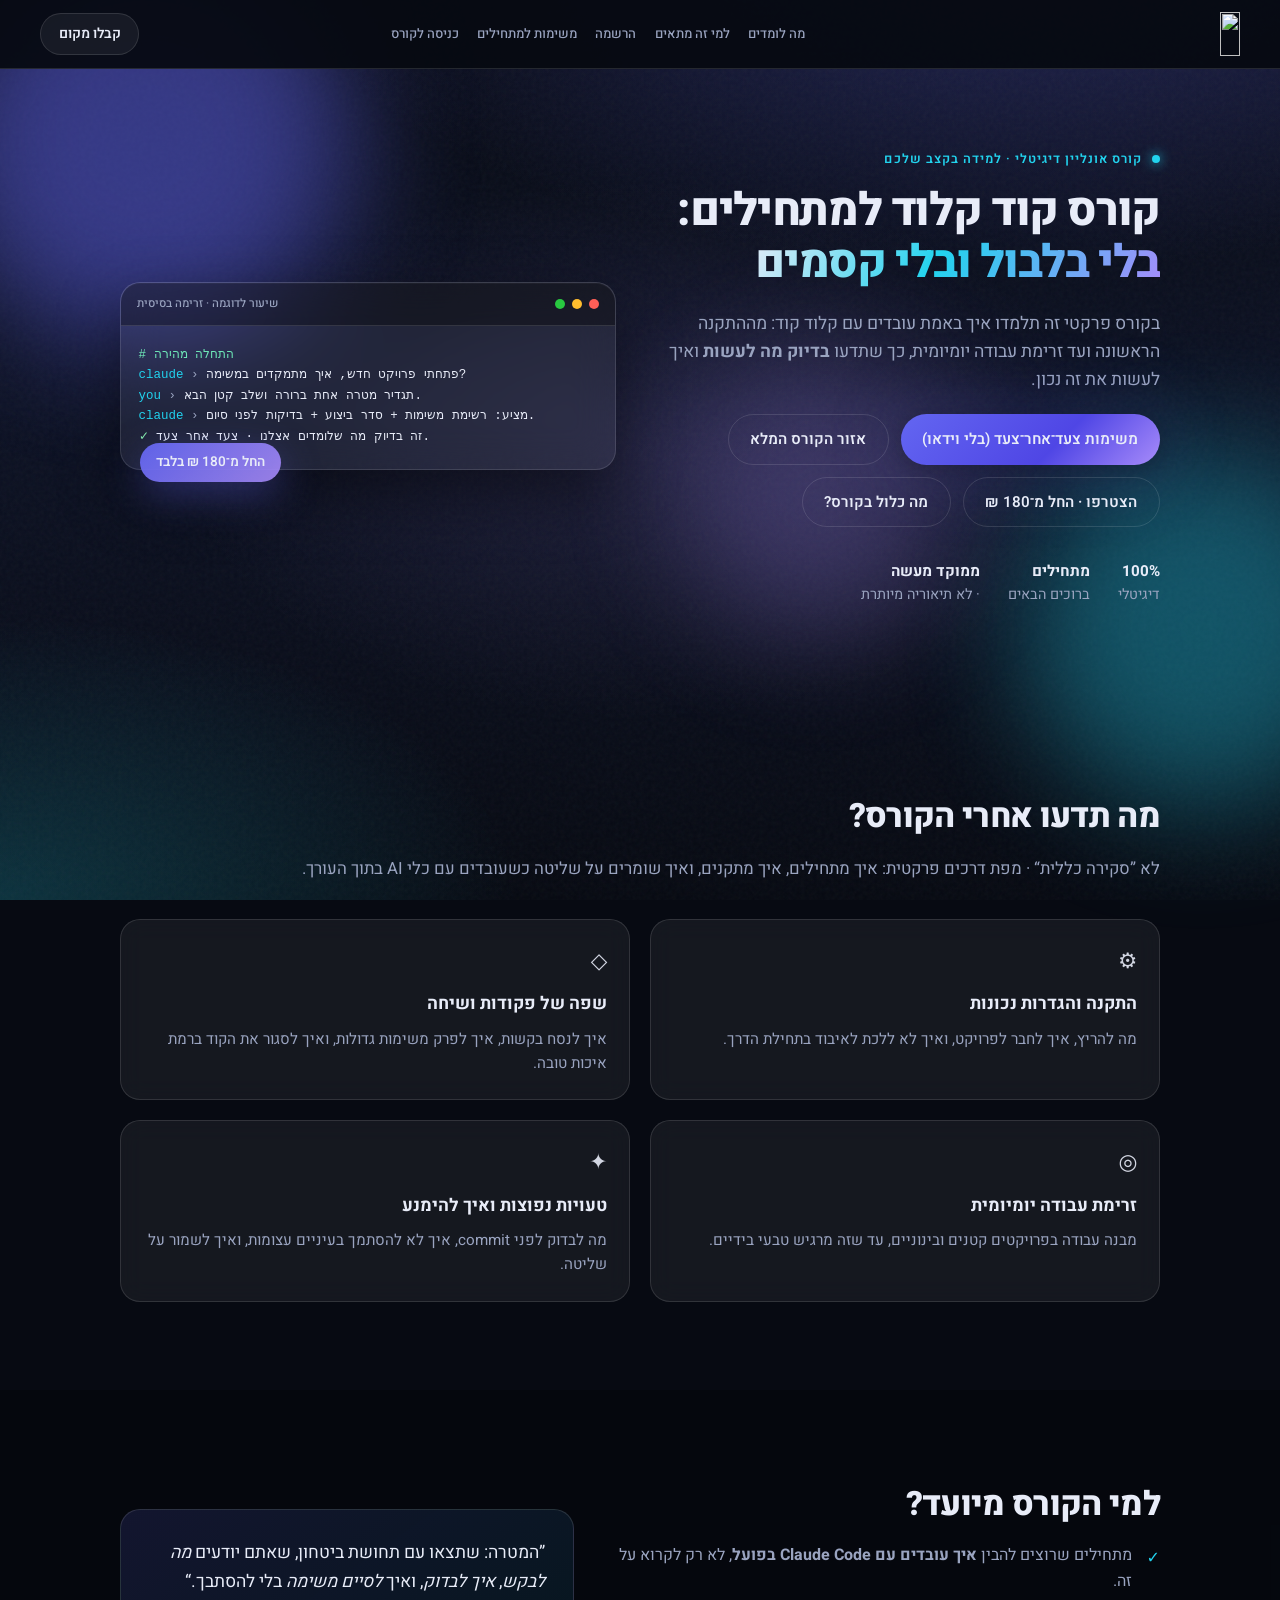
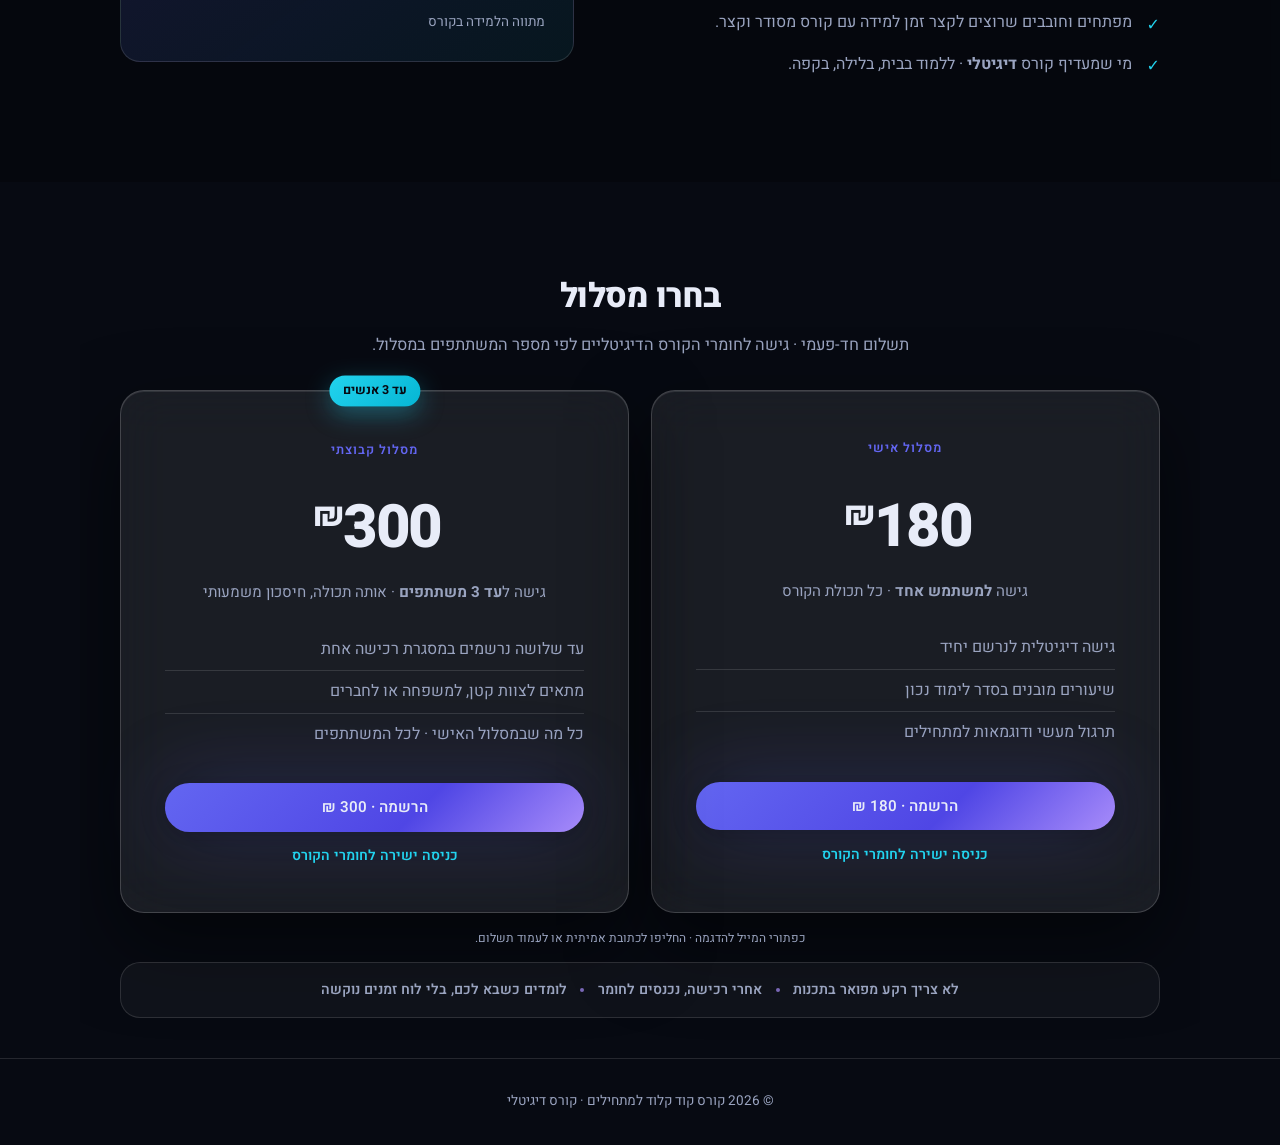
==== commit f3ae9713: "Add files via upload" ====
--- a/index.html
+++ b/index.html
@@ -18,15 +18,15 @@
 
   <header class="site-header">
     <div class="layout-shell site-header__row">
-      <a class="logo" href="#" aria-label="Claude Code IL, דף הבית">
-        <img class="logo-img" src="LOGO/logo.png" width="200" height="48" alt="" decoding="async" />
+      <a class="logo" href="index.html" aria-label="Claude Code IL, דף הבית">
+        <img class="logo-img" src="LOGO/logo.svg" width="200" height="48" alt="" decoding="async" />
       </a>
       <nav class="nav" id="site-nav" aria-label="ניווט ראשי">
         <a href="#תוכן">מה לומדים</a>
         <a href="#למי">למי זה מתאים</a>
         <a href="#מחיר">הרשמה</a>
         <a href="learn-tasks.html">משימות למתחילים</a>
-        <a href="course.html?preview=1">כניסה לקורס</a>
+        <a href="course.html">כניסה לקורס</a>
         <a class="btn btn-ghost nav-mobile-cta" href="#מחיר">קבלו מקום</a>
       </nav>
       <a class="btn btn-ghost header-cta" href="#מחיר">קבלו מקום</a>
@@ -63,7 +63,7 @@
           </p>
           <div class="hero-actions reveal" data-reveal>
             <a class="btn btn-primary" href="learn-tasks.html">משימות צעד־אחר־צעד (בלי וידאו)</a>
-            <a class="btn btn-outline" href="course.html?preview=1">אזור הקורס המלא</a>
+            <a class="btn btn-outline" href="course.html">אזור הקורס המלא</a>
             <a class="btn btn-outline" href="#מחיר">הצטרפו · החל מ־180&nbsp;₪</a>
             <a class="btn btn-outline" href="#תוכן">מה כלול בקורס?</a>
           </div>
@@ -154,7 +154,7 @@
             <li>תרגול מעשי ודוגמאות למתחילים</li>
           </ul>
           <a class="btn btn-primary btn-block" href="mailto:hello@example.com?subject=%D7%94%D7%A8%D7%A9%D7%9E%D7%94%20%D7%9C%D7%A7%D7%95%D7%A8%D7%A1%20-%20%D7%9E%D7%A1%D7%9C%D7%95%D7%9C%20%D7%90%D7%99%D7%A9%D7%99%20%28180%20%E2%82%AA%29">הרשמה · 180&nbsp;₪</a>
-          <p class="pricing-after"><a class="pricing-after-link" href="course.html?preview=1">כניסה ישירה לחומרי הקורס</a></p>
+          <p class="pricing-after"><a class="pricing-after-link" href="course.html">כניסה ישירה לחומרי הקורס</a></p>
         </div>
         <div class="pricing-card glass-strong pricing-card-popular reveal" data-reveal>
           <span class="pricing-popular-badge">עד 3 אנשים</span>
@@ -167,7 +167,7 @@
             <li>כל מה שבמסלול האישי · לכל המשתתפים</li>
           </ul>
           <a class="btn btn-primary btn-block" href="mailto:hello@example.com?subject=%D7%94%D7%A8%D7%A9%D7%9E%D7%94%20%D7%9C%D7%A7%D7%95%D7%A8%D7%A1%20-%20%D7%9E%D7%A1%D7%9C%D7%95%D7%9C%20%D7%A7%D7%91%D7%95%D7%A6%D7%AA%D7%99%20%28300%20%E2%82%AA%2C%20%D7%A2%D7%93%203%20%D7%90%D7%A0%D7%A9%D7%99%D7%9D%29">הרשמה · 300&nbsp;₪</a>
-          <p class="pricing-after"><a class="pricing-after-link" href="course.html?preview=1">כניסה ישירה לחומרי הקורס</a></p>
+          <p class="pricing-after"><a class="pricing-after-link" href="course.html">כניסה ישירה לחומרי הקורס</a></p>
         </div>
       </div>
       <p class="fine-print reveal" data-reveal>כפתורי המייל להדגמה · החליפו לכתובת אמיתית או לעמוד תשלום.</p>
